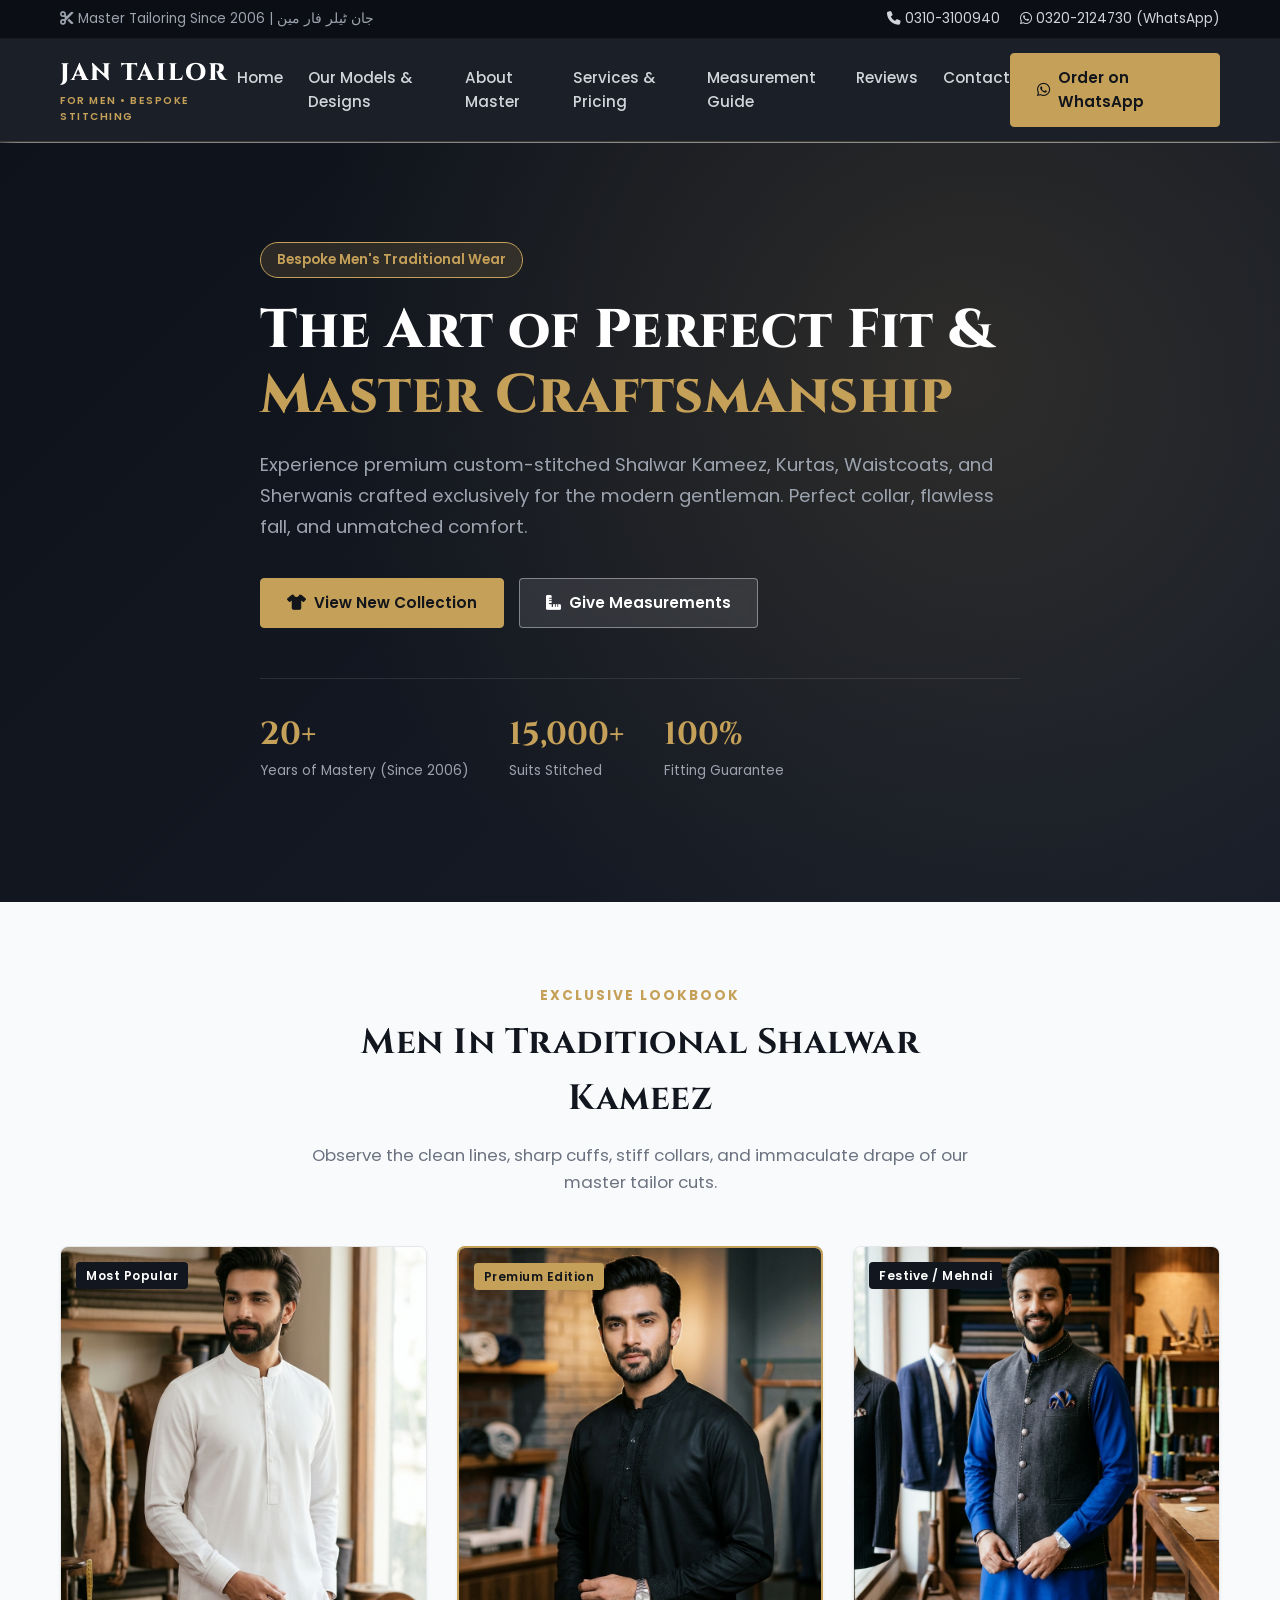
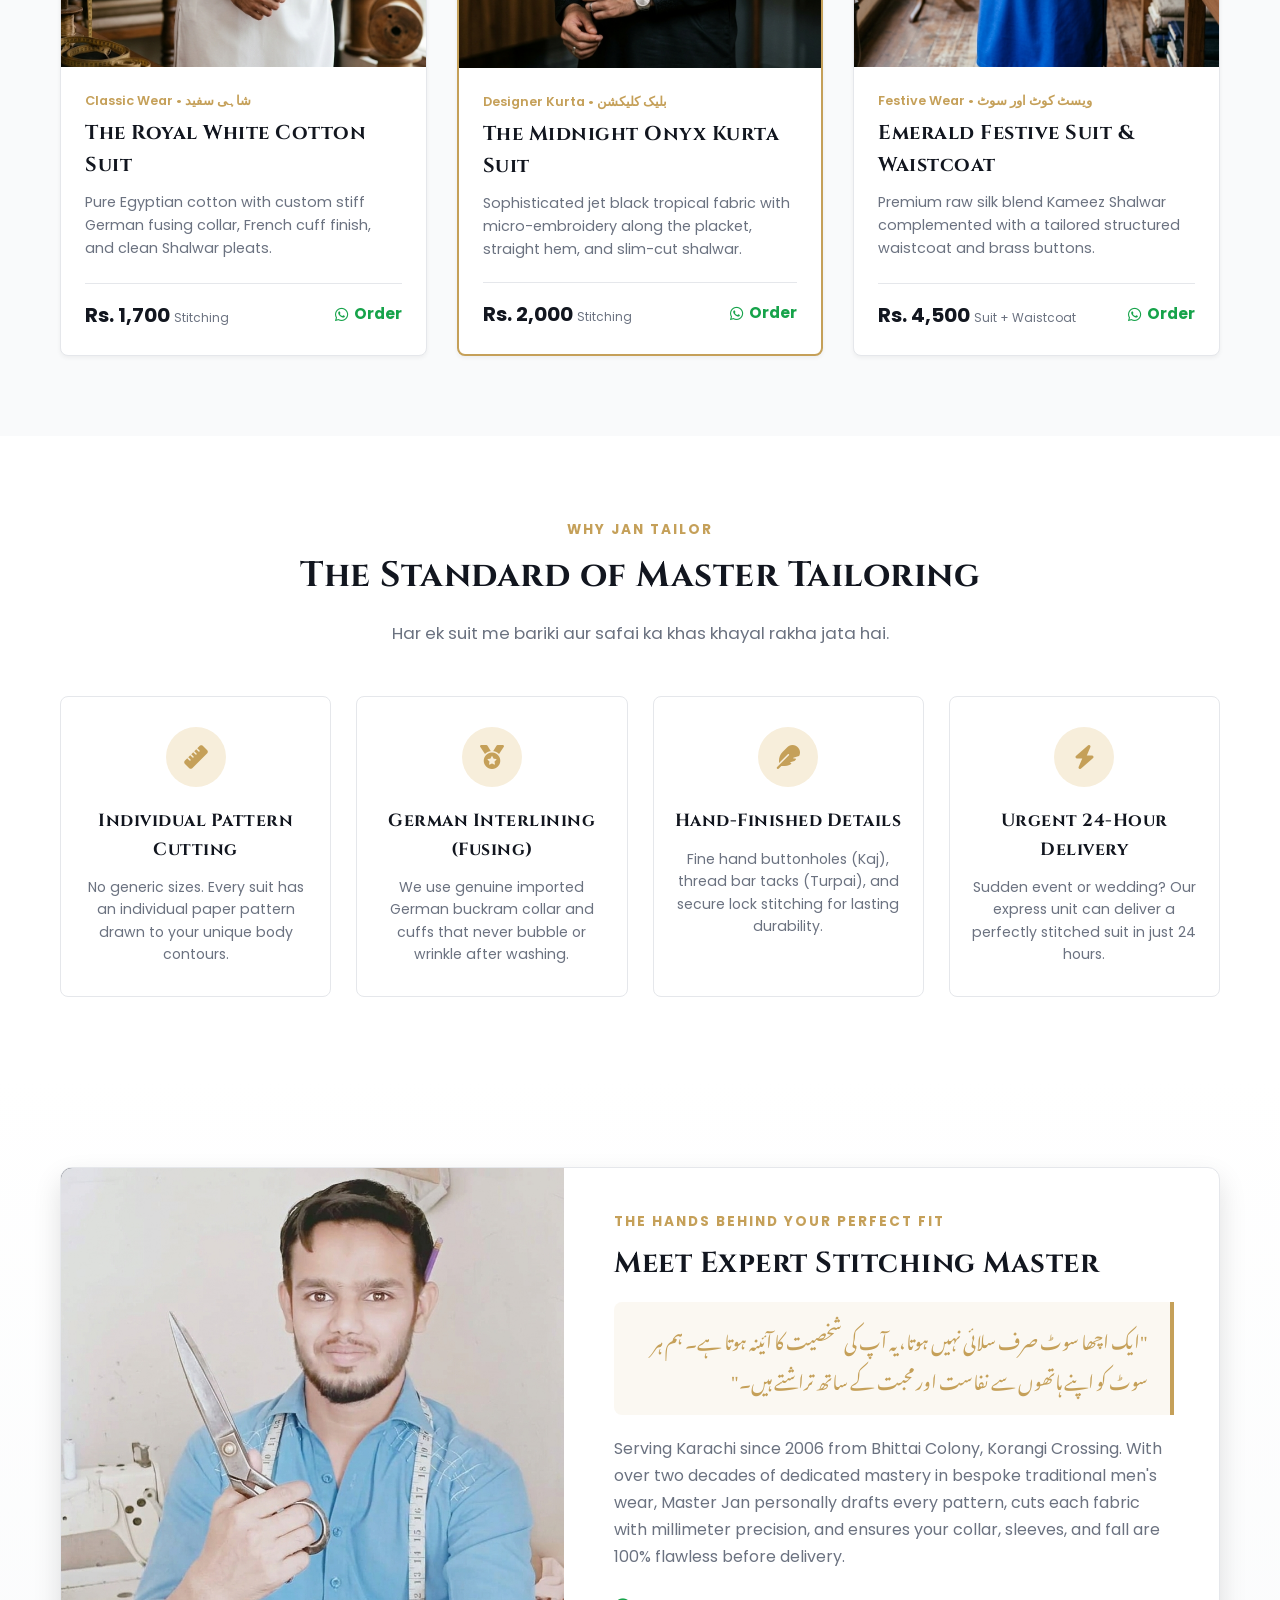
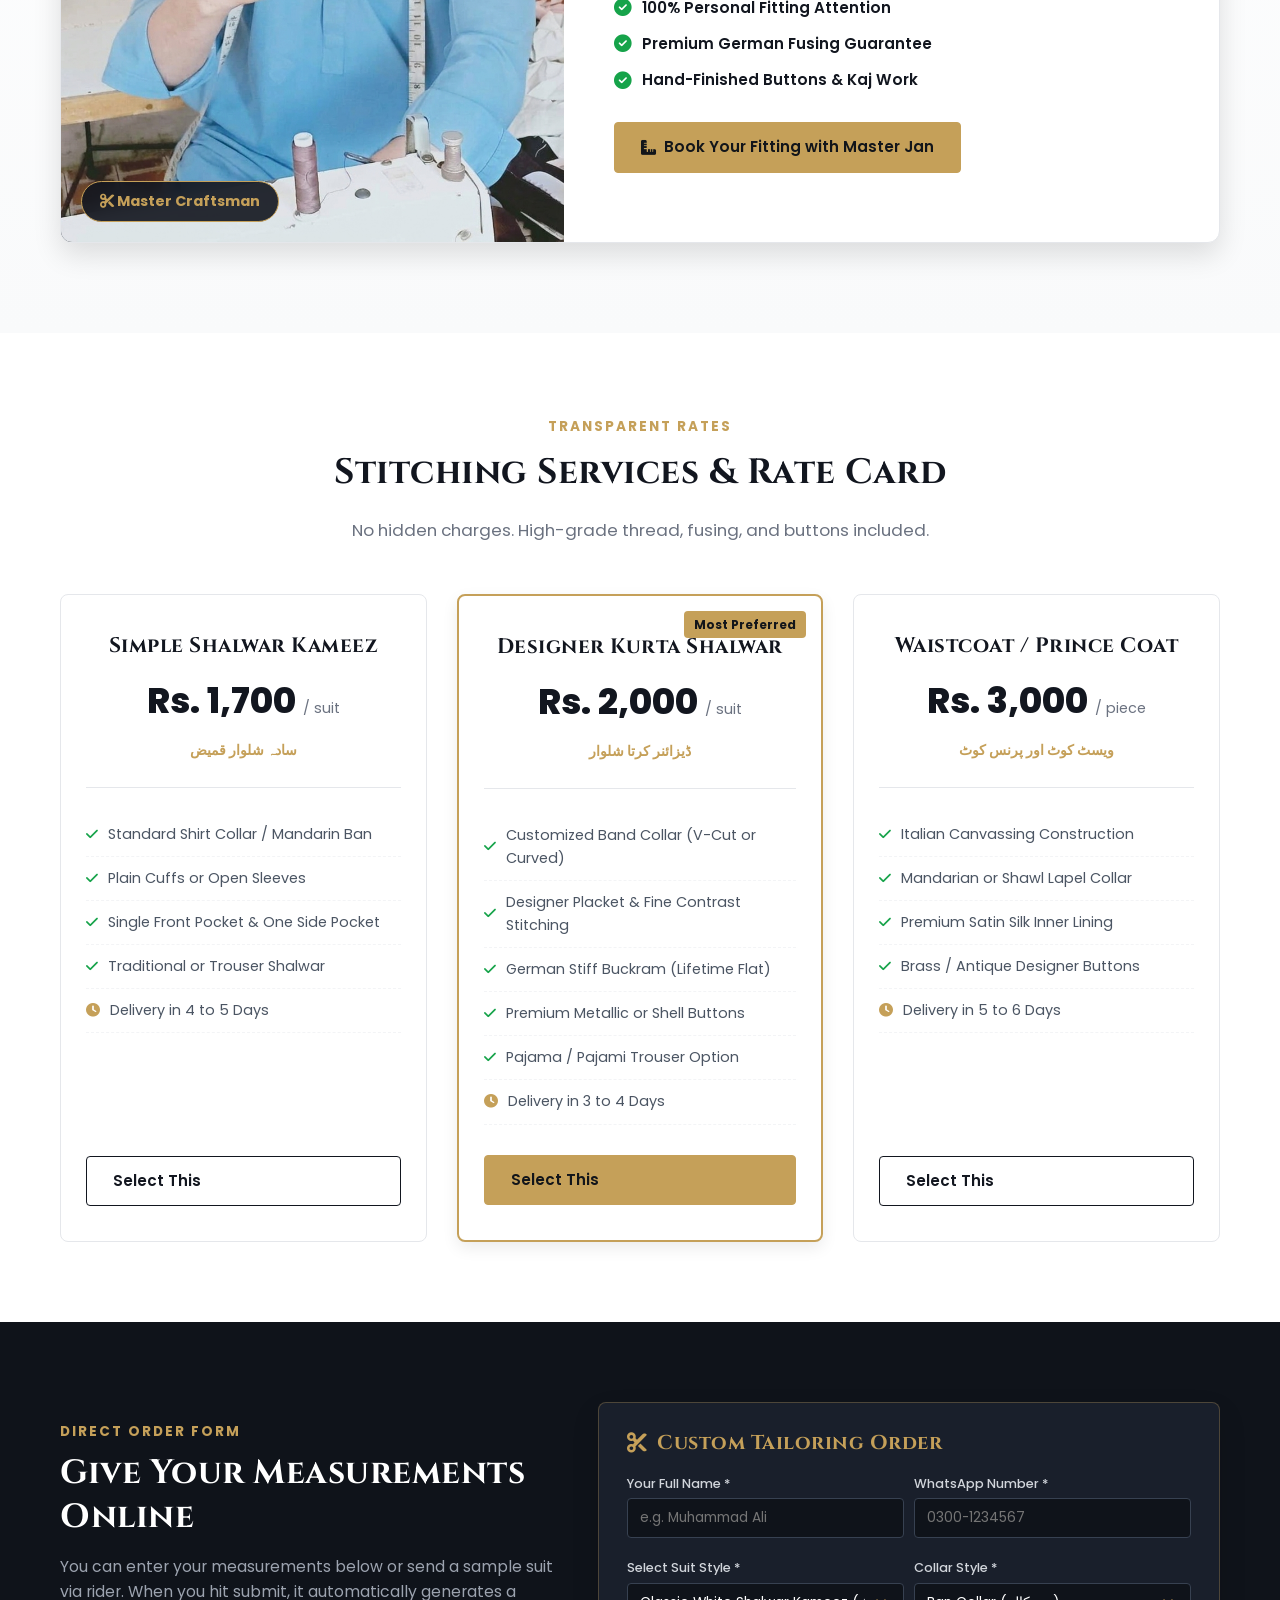
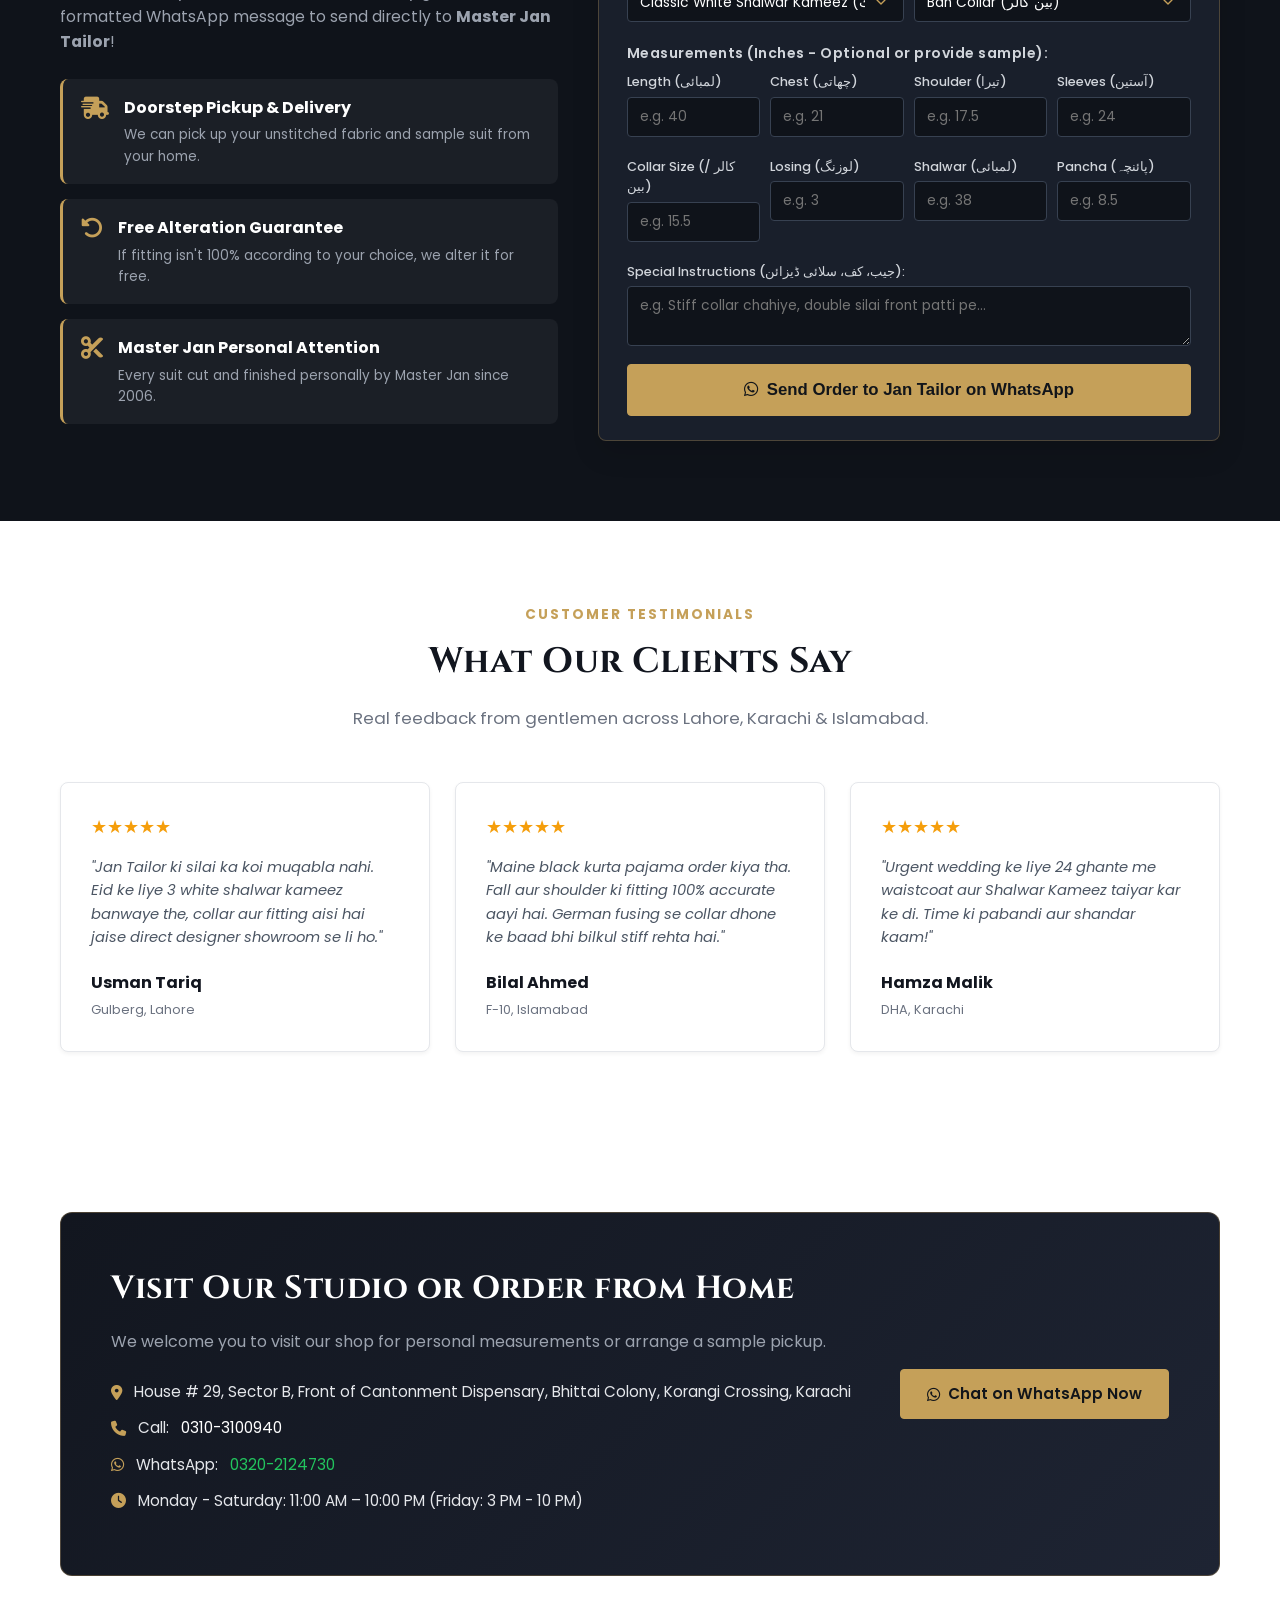
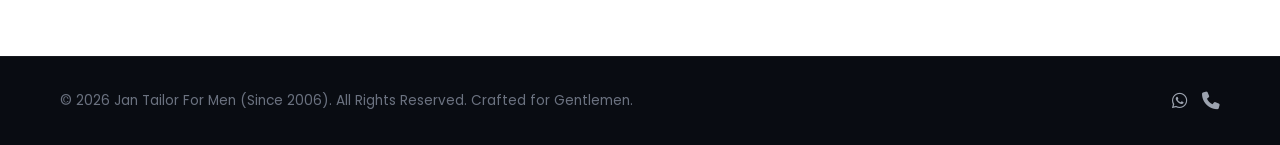
==== index.html @ 76a6e249 "Fix GitHub Pages: Add index.html and website assets to root directory" ====
<!DOCTYPE html>
<html lang="en">
<head>
  <meta charset="UTF-8">
  <meta name="viewport" content="width=device-width, initial-scale=1.0">
  <title>Jan Tailor For Men | Bespoke Men's Shalwar Kameez & Suits</title>
  <link rel="preconnect" href="https://fonts.googleapis.com">
  <link rel="preconnect" href="https://fonts.gstatic.com" crossorigin>
  <link href="https://fonts.googleapis.com/css2?family=Cinzel:wght@500;700;800&family=Noto+Nastaliq+Urdu:wght@500;700&family=Poppins:wght@300;400;500;600;700&display=swap" rel="stylesheet">
  <link rel="stylesheet" href="style.css">
  <link rel="stylesheet" href="https://cdnjs.cloudflare.com/ajax/libs/font-awesome/6.4.0/css/all.min.css">
</head>
<body>

  <!-- Top Announcement Bar -->
  <div class="top-bar">
    <div class="container top-bar-content">
      <span><i class="fa-solid fa-scissors"></i> Master Tailoring Since 2006 | جان ٹیلر فار مین</span>
      <div class="top-contact">
        <a href="tel:+923103100940"><i class="fa-solid fa-phone"></i> 0310-3100940</a>
        <a href="https://wa.me/923202124730" target="_blank"><i class="fa-brands fa-whatsapp"></i> 0320-2124730 (WhatsApp)</a>
      </div>
    </div>
  </div>

  <!-- Navigation Header -->
  <header class="header" id="header">
    <div class="container nav-wrapper">
      <a href="#home" class="logo">
        <span class="logo-title">JAN TAILOR</span>
        <span class="logo-subtitle">FOR MEN • BESPOKE STITCHING</span>
      </a>

      <nav class="nav-menu" id="nav-menu">
        <a href="#home" class="nav-link active">Home</a>
        <a href="#gallery" class="nav-link">Our Models & Designs</a>
        <a href="#master" class="nav-link">About Master</a>
        <a href="#services" class="nav-link">Services & Pricing</a>
        <a href="#order" class="nav-link">Measurement Guide</a>
        <a href="#reviews" class="nav-link">Reviews</a>
        <a href="#contact" class="nav-link">Contact</a>
      </nav>

      <a href="https://wa.me/923202124730" target="_blank" class="btn btn-primary nav-btn">
        <i class="fa-brands fa-whatsapp"></i> Order on WhatsApp
      </a>

      <button class="mobile-toggle" id="mobile-toggle" aria-label="Toggle navigation">
        <i class="fa-solid fa-bars"></i>
      </button>
    </div>
  </header>

  <!-- Hero Section -->
  <section class="hero" id="home">
    <div class="hero-overlay"></div>
    <div class="container hero-content">
      <div class="hero-badge">Bespoke Men's Traditional Wear</div>
      <h1 class="hero-title">
        The Art of Perfect Fit & <br>
        <span class="gold-text">Master Craftsmanship</span>
      </h1>
      <p class="hero-description">
        Experience premium custom-stitched Shalwar Kameez, Kurtas, Waistcoats, and Sherwanis crafted exclusively for the modern gentleman. Perfect collar, flawless fall, and unmatched comfort.
      </p>
      <div class="hero-actions">
        <a href="#gallery" class="btn btn-primary"><i class="fa-solid fa-shirt"></i> View New Collection</a>
        <a href="#order" class="btn btn-secondary"><i class="fa-solid fa-ruler-combined"></i> Give Measurements</a>
      </div>

      <div class="hero-stats">
        <div class="stat-item">
          <span class="stat-num">20+</span>
          <span class="stat-label">Years of Mastery (Since 2006)</span>
        </div>
        <div class="stat-item">
          <span class="stat-num">15,000+</span>
          <span class="stat-label">Suits Stitched</span>
        </div>
        <div class="stat-item">
          <span class="stat-num">100%</span>
          <span class="stat-label">Fitting Guarantee</span>
        </div>
      </div>
    </div>
  </section>

  <!-- Featured Collection / Models in Shalwar Kameez -->
  <section class="section gallery-section" id="gallery">
    <div class="container">
      <div class="section-header">
        <span class="subheading">Exclusive Lookbook</span>
        <h2 class="section-title">Men In Traditional Shalwar Kameez</h2>
        <p class="section-subtitle">
          Observe the clean lines, sharp cuffs, stiff collars, and immaculate drape of our master tailor cuts.
        </p>
      </div>

      <div class="models-grid">
        <!-- Model 1: Classic White Cotton Suit -->
        <div class="model-card">
          <div class="model-image-wrap">
            <img src="images/model1.jpg" alt="Young Man in Classic White Shalwar Kameez" class="model-img" id="img-model1">
            <span class="model-badge">Most Popular</span>
            <div class="model-overlay">
              <button class="quick-view-btn" onclick="openModal('img-model1', 'The Royal White Cotton Suit', 'Handcrafted from fine Egyptian Giza cotton with crisp band collar, French cuffs, and precision stitching.')">
                <i class="fa-solid fa-expand"></i> View Detail
              </button>
            </div>
          </div>
          <div class="model-info">
            <div class="model-category">Classic Wear • شاہی سفید</div>
            <h3 class="model-name">The Royal White Cotton Suit</h3>
            <p class="model-desc">
              Pure Egyptian cotton with custom stiff German fusing collar, French cuff finish, and clean Shalwar pleats.
            </p>
            <div class="model-footer">
              <span class="price-tag">Rs. 1,700 <small>Stitching</small></span>
              <a href="https://wa.me/923202124730?text=Hi%20Jan%20Tailor,%20I%20want%20to%20order%20The%20Royal%20White%20Cotton%20Suit" class="order-link" target="_blank">
                <i class="fa-brands fa-whatsapp"></i> Order
              </a>
            </div>
          </div>
        </div>

        <!-- Model 2: Charcoal Black / Navy Blue Designer Kurta Shalwar -->
        <div class="model-card featured">
          <div class="model-image-wrap">
            <img src="images/model2.jpg" alt="Young Man in Elegant Black Kurta Shalwar" class="model-img" id="img-model2">
            <span class="model-badge badge-gold">Premium Edition</span>
            <div class="model-overlay">
              <button class="quick-view-btn" onclick="openModal('img-model2', 'The Midnight Onyx Kurta Suit', 'Deep charcoal black wash-and-wear fabric with subtle tonal silk embroidery on placket, slim-fit silhouette.')">
                <i class="fa-solid fa-expand"></i> View Detail
              </button>
            </div>
          </div>
          <div class="model-info">
            <div class="model-category">Designer Kurta • بلیک کلیکشن</div>
            <h3 class="model-name">The Midnight Onyx Kurta Suit</h3>
            <p class="model-desc">
              Sophisticated jet black tropical fabric with micro-embroidery along the placket, straight hem, and slim-cut shalwar.
            </p>
            <div class="model-footer">
              <span class="price-tag">Rs. 2,000 <small>Stitching</small></span>
              <a href="https://wa.me/923202124730?text=Hi%20Jan%20Tailor,%20I%20want%20to%20order%20The%20Midnight%20Onyx%20Kurta%20Suit" class="order-link" target="_blank">
                <i class="fa-brands fa-whatsapp"></i> Order
              </a>
            </div>
          </div>
        </div>

        <!-- Model 3: Festive Emerald Green / Royal Blue with Waistcoat -->
        <div class="model-card">
          <div class="model-image-wrap">
            <img src="images/model3.jpg" alt="Man in Royal Green Shalwar Kameez with Waistcoat" class="model-img" id="img-model3">
            <span class="model-badge">Festive / Mehndi</span>
            <div class="model-overlay">
              <button class="quick-view-btn" onclick="openModal('img-model3', 'Royal Festive Suit with Waistcoat', 'Rich jewel-toned fabric paired with a tailored textured Prince-coat style waistcoat, brass crest buttons.')">
                <i class="fa-solid fa-expand"></i> View Detail
              </button>
            </div>
          </div>
          <div class="model-info">
            <div class="model-category">Festive Wear • ویسٹ کوٹ اور سوٹ</div>
            <h3 class="model-name">Emerald Festive Suit & Waistcoat</h3>
            <p class="model-desc">
              Premium raw silk blend Kameez Shalwar complemented with a tailored structured waistcoat and brass buttons.
            </p>
            <div class="model-footer">
              <span class="price-tag">Rs. 4,500 <small>Suit + Waistcoat</small></span>
              <a href="https://wa.me/923202124730?text=Hi%20Jan%20Tailor,%20I%20want%20to%20order%20Emerald%20Festive%20Suit%20and%20Waistcoat" class="order-link" target="_blank">
                <i class="fa-brands fa-whatsapp"></i> Order
              </a>
            </div>
          </div>
        </div>
      </div>
    </div>
  </section>

  <!-- Special Features / Master Tailoring Pillars -->
  <section class="section features-section">
    <div class="container">
      <div class="section-header">
        <span class="subheading">Why Jan Tailor</span>
        <h2 class="section-title">The Standard of Master Tailoring</h2>
        <p class="section-subtitle">Har ek suit me bariki aur safai ka khas khayal rakha jata hai.</p>
      </div>

      <div class="features-grid">
        <div class="feature-box">
          <div class="feature-icon"><i class="fa-solid fa-ruler"></i></div>
          <h3>Individual Pattern Cutting</h3>
          <p>No generic sizes. Every suit has an individual paper pattern drawn to your unique body contours.</p>
        </div>

        <div class="feature-box">
          <div class="feature-icon"><i class="fa-solid fa-medal"></i></div>
          <h3>German Interlining (Fusing)</h3>
          <p>We use genuine imported German buckram collar and cuffs that never bubble or wrinkle after washing.</p>
        </div>

        <div class="feature-box">
          <div class="feature-icon"><i class="fa-solid fa-feather"></i></div>
          <h3>Hand-Finished Details</h3>
          <p>Fine hand buttonholes (Kaj), thread bar tacks (Turpai), and secure lock stitching for lasting durability.</p>
        </div>

        <div class="feature-box">
          <div class="feature-icon"><i class="fa-solid fa-bolt"></i></div>
          <h3>Urgent 24-Hour Delivery</h3>
          <p>Sudden event or wedding? Our express unit can deliver a perfectly stitched suit in just 24 hours.</p>
        </div>
      </div>
    </div>
  </section>

  <!-- Meet The Master Tailor Section -->
  <section class="section master-section" id="master">
    <div class="container">
      <div class="master-card">
        <div class="master-image-box">
          <img src="images/mypic2.jpg" alt="Master Jan Tailor at Work" class="master-img">
          <div class="master-badge"><i class="fa-solid fa-scissors"></i> Master Craftsman</div>
        </div>
        <div class="master-content">
          <span class="subheading">The Hands Behind Your Perfect Fit</span>
          <h2 class="master-title">Meet Expert Stitching Master</h2>
          <p class="master-quote">
            "ایک اچھا سوٹ صرف سلائی نہیں ہوتا، یہ آپ کی شخصیت کا آئینہ ہوتا ہے۔ ہم ہر سوٹ کو اپنے ہاتھوں سے نفاست اور محبت کے ساتھ تراشتے ہیں۔"
          </p>
          <p class="master-bio">
            Serving Karachi since 2006 from Bhittai Colony, Korangi Crossing. With over two decades of dedicated mastery in bespoke traditional men's wear, Master Jan personally drafts every pattern, cuts each fabric with millimeter precision, and ensures your collar, sleeves, and fall are 100% flawless before delivery.
          </p>
          <div class="master-features-list">
            <div><i class="fa-solid fa-circle-check"></i> 100% Personal Fitting Attention</div>
            <div><i class="fa-solid fa-circle-check"></i> Premium German Fusing Guarantee</div>
            <div><i class="fa-solid fa-circle-check"></i> Hand-Finished Buttons & Kaj Work</div>
          </div>
          <a href="#order" class="btn btn-primary"><i class="fa-solid fa-ruler-combined"></i> Book Your Fitting with Master Jan</a>
        </div>
      </div>
    </div>
  </section>

  <!-- Services & Price List -->
  <section class="section services-section" id="services">
    <div class="container">
      <div class="section-header">
        <span class="subheading">Transparent Rates</span>
        <h2 class="section-title">Stitching Services & Rate Card</h2>
        <p class="section-subtitle">No hidden charges. High-grade thread, fusing, and buttons included.</p>
      </div>

      <div class="price-cards-grid">
        <div class="price-card">
          <div class="price-header">
            <h4>Simple Shalwar Kameez</h4>
            <div class="price">Rs. 1,700 <span>/ suit</span></div>
            <p>سادہ شلوار قمیض</p>
          </div>
          <ul class="price-list">
            <li><i class="fa-solid fa-check"></i> Standard Shirt Collar / Mandarin Ban</li>
            <li><i class="fa-solid fa-check"></i> Plain Cuffs or Open Sleeves</li>
            <li><i class="fa-solid fa-check"></i> Single Front Pocket & One Side Pocket</li>
            <li><i class="fa-solid fa-check"></i> Traditional or Trouser Shalwar</li>
            <li><i class="fa-solid fa-clock"></i> Delivery in 4 to 5 Days</li>
          </ul>
          <a href="#order" class="btn btn-outline" onclick="selectService('Simple Shalwar Kameez')">Select This</a>
        </div>

        <div class="price-card popular">
          <div class="popular-ribbon">Most Preferred</div>
          <div class="price-header">
            <h4>Designer Kurta Shalwar</h4>
            <div class="price">Rs. 2,000 <span>/ suit</span></div>
            <p>ڈیزائنر کرتا شلوار</p>
          </div>
          <ul class="price-list">
            <li><i class="fa-solid fa-check"></i> Customized Band Collar (V-Cut or Curved)</li>
            <li><i class="fa-solid fa-check"></i> Designer Placket & Fine Contrast Stitching</li>
            <li><i class="fa-solid fa-check"></i> German Stiff Buckram (Lifetime Flat)</li>
            <li><i class="fa-solid fa-check"></i> Premium Metallic or Shell Buttons</li>
            <li><i class="fa-solid fa-check"></i> Pajama / Pajami Trouser Option</li>
            <li><i class="fa-solid fa-clock"></i> Delivery in 3 to 4 Days</li>
          </ul>
          <a href="#order" class="btn btn-primary" onclick="selectService('Designer Kurta Shalwar')">Select This</a>
        </div>

        <div class="price-card">
          <div class="price-header">
            <h4>Waistcoat / Prince Coat</h4>
            <div class="price">Rs. 3,000 <span>/ piece</span></div>
            <p>ویسٹ کوٹ اور پرنس کوٹ</p>
          </div>
          <ul class="price-list">
            <li><i class="fa-solid fa-check"></i> Italian Canvassing Construction</li>
            <li><i class="fa-solid fa-check"></i> Mandarian or Shawl Lapel Collar</li>
            <li><i class="fa-solid fa-check"></i> Premium Satin Silk Inner Lining</li>
            <li><i class="fa-solid fa-check"></i> Brass / Antique Designer Buttons</li>
            <li><i class="fa-solid fa-clock"></i> Delivery in 5 to 6 Days</li>
          </ul>
          <a href="#order" class="btn btn-outline" onclick="selectService('Waistcoat / Prince Coat')">Select This</a>
        </div>
      </div>
    </div>
  </section>

  <!-- Online Measurement Calculator & Order Form -->
  <section class="section order-section" id="order">
    <div class="container">
      <div class="order-wrapper">
        <div class="order-info-col">
          <span class="subheading">Direct Order Form</span>
          <h2>Give Your Measurements Online</h2>
          <p>
            You can enter your measurements below or send a sample suit via rider. When you hit submit, it automatically generates a formatted WhatsApp message to send directly to <strong>Master Jan Tailor</strong>!
          </p>

          <div class="order-highlights">
            <div class="highlight-item">
              <i class="fa-solid fa-truck-fast"></i>
              <div>
                <h5>Doorstep Pickup & Delivery</h5>
                <p>We can pick up your unstitched fabric and sample suit from your home.</p>
              </div>
            </div>
            <div class="highlight-item">
              <i class="fa-solid fa-rotate-left"></i>
              <div>
                <h5>Free Alteration Guarantee</h5>
                <p>If fitting isn't 100% according to your choice, we alter it for free.</p>
              </div>
            </div>
            <div class="highlight-item">
              <i class="fa-solid fa-scissors"></i>
              <div>
                <h5>Master Jan Personal Attention</h5>
                <p>Every suit cut and finished personally by Master Jan since 2006.</p>
              </div>
            </div>
          </div>
        </div>

        <div class="order-form-col">
          <form id="tailor-order-form" class="tailor-form" onsubmit="handleFormSubmit(event)">
            <h3><i class="fa-solid fa-scissors"></i> Custom Tailoring Order</h3>

            <div class="form-row">
              <div class="form-group">
                <label for="cust-name">Your Full Name *</label>
                <input type="text" id="cust-name" required placeholder="e.g. Muhammad Ali">
              </div>
              <div class="form-group">
                <label for="cust-phone">WhatsApp Number *</label>
                <input type="tel" id="cust-phone" required placeholder="0300-1234567">
              </div>
            </div>

            <div class="form-row">
              <div class="form-group">
                <label for="suit-type">Select Suit Style *</label>
                <select id="suit-type" required>
                  <option value="Classic White Shalwar Kameez">Classic White Shalwar Kameez (سفید سوٹ)</option>
                  <option value="Midnight Onyx Kurta Suit">Midnight Onyx Kurta Suit (بلیک کرتا)</option>
                  <option value="Festive Suit with Waistcoat">Festive Suit with Waistcoat (ویسٹ کوٹ اور سوٹ)</option>
                  <option value="Waistcoat / Prince Coat">Waistcoat / Prince Coat (ویسٹ کوٹ اور پرنس کوٹ)</option>
                  <option value="Standard Shalwar Kameez">Standard Shalwar Kameez (سادہ سوٹ)</option>
                  <option value="Designer Kurta Pajama">Designer Kurta Pajama (کرتا پاجامہ)</option>
                </select>
              </div>
              <div class="form-group">
                <label for="collar-type">Collar Style *</label>
                <select id="collar-type">
                  <option value="Ban Collar (بین کالر)">Ban Collar (بین کالر)</option>
                  <option value="Shirt Collar (شرٹ کالر)">Shirt Collar (شرٹ کالر)</option>
                  <option value="Half Ban Collar (ہاف بین)">Half Ban Collar (ہاف بین)</option>
                </select>
              </div>
            </div>

            <h4 class="form-subheading">Measurements (Inches - Optional or provide sample):</h4>
            <div class="form-row four-col">
              <div class="form-group">
                <label for="m-kameez">Length (لمبائی)</label>
                <input type="number" step="0.5" min="0" id="m-kameez" placeholder="e.g. 40">
              </div>
              <div class="form-group">
                <label for="m-chest">Chest (چھاتی)</label>
                <input type="number" step="0.5" min="0" id="m-chest" placeholder="e.g. 21">
              </div>
              <div class="form-group">
                <label for="m-teera">Shoulder (تیرا)</label>
                <input type="number" step="0.5" min="0" id="m-teera" placeholder="e.g. 17.5">
              </div>
              <div class="form-group">
                <label for="m-sleeves">Sleeves (آستین)</label>
                <input type="number" step="0.5" min="0" id="m-sleeves" placeholder="e.g. 24">
              </div>
            </div>

            <div class="form-row four-col">
              <div class="form-group">
                <label for="m-collar">Collar Size (کالر / بین)</label>
                <input type="number" step="0.5" min="0" id="m-collar" placeholder="e.g. 15.5">
              </div>
              <div class="form-group">
                <label for="m-losing">Losing (لوزنگ)</label>
                <input type="number" step="0.5" min="0" id="m-losing" placeholder="e.g. 3">
              </div>
              <div class="form-group">
                <label for="m-shalwar">Shalwar (لمبائی)</label>
                <input type="number" step="0.5" min="0" id="m-shalwar" placeholder="e.g. 38">
              </div>
              <div class="form-group">
                <label for="m-pancha">Pancha (پائنچہ)</label>
                <input type="number" step="0.5" min="0" id="m-pancha" placeholder="e.g. 8.5">
              </div>
            </div>

            <div class="form-group">
              <label for="cust-notes">Special Instructions (جیب، کف، سلائی ڈیزائن):</label>
              <textarea id="cust-notes" rows="2" placeholder="e.g. Stiff collar chahiye, double silai front patti pe..."></textarea>
            </div>

            <button type="submit" class="btn btn-primary btn-block">
              <i class="fa-brands fa-whatsapp"></i> Send Order to Jan Tailor on WhatsApp
            </button>
          </form>
        </div>
      </div>
    </div>
  </section>

  <!-- Customer Reviews -->
  <section class="section reviews-section" id="reviews">
    <div class="container">
      <div class="section-header">
        <span class="subheading">Customer Testimonials</span>
        <h2 class="section-title">What Our Clients Say</h2>
        <p class="section-subtitle">Real feedback from gentlemen across Lahore, Karachi & Islamabad.</p>
      </div>

      <div class="reviews-grid">
        <div class="review-card">
          <div class="stars">★★★★★</div>
          <p class="review-text">
            "Jan Tailor ki silai ka koi muqabla nahi. Eid ke liye 3 white shalwar kameez banwaye the, collar aur fitting aisi hai jaise direct designer showroom se li ho."
          </p>
          <div class="client-info">
            <span class="client-name">Usman Tariq</span>
            <span class="client-loc">Gulberg, Lahore</span>
          </div>
        </div>

        <div class="review-card">
          <div class="stars">★★★★★</div>
          <p class="review-text">
            "Maine black kurta pajama order kiya tha. Fall aur shoulder ki fitting 100% accurate aayi hai. German fusing se collar dhone ke baad bhi bilkul stiff rehta hai."
          </p>
          <div class="client-info">
            <span class="client-name">Bilal Ahmed</span>
            <span class="client-loc">F-10, Islamabad</span>
          </div>
        </div>

        <div class="review-card">
          <div class="stars">★★★★★</div>
          <p class="review-text">
            "Urgent wedding ke liye 24 ghante me waistcoat aur Shalwar Kameez taiyar kar ke di. Time ki pabandi aur shandar kaam!"
          </p>
          <div class="client-info">
            <span class="client-name">Hamza Malik</span>
            <span class="client-loc">DHA, Karachi</span>
          </div>
        </div>
      </div>
    </div>
  </section>

  <!-- Contact Section -->
  <section class="section contact-section" id="contact">
    <div class="container">
      <div class="contact-card">
        <div class="contact-details">
          <h2>Visit Our Studio or Order from Home</h2>
          <p>We welcome you to visit our shop for personal measurements or arrange a sample pickup.</p>
          <ul class="contact-list">
            <li><i class="fa-solid fa-location-dot"></i> House # 29, Sector B, Front of Cantonment Dispensary, Bhittai Colony, Korangi Crossing, Karachi</li>
            <li><i class="fa-solid fa-phone"></i> Call: <a href="tel:+923103100940" style="color: #ffffff; text-decoration: none;">0310-3100940</a></li>
            <li><i class="fa-brands fa-whatsapp"></i> WhatsApp: <a href="https://wa.me/923202124730" target="_blank" style="color: #22c55e; text-decoration: none;">0320-2124730</a></li>
            <li><i class="fa-solid fa-clock"></i> Monday - Saturday: 11:00 AM – 10:00 PM (Friday: 3 PM - 10 PM)</li>
          </ul>
        </div>
        <div class="contact-cta">
          <a href="https://wa.me/923202124730" target="_blank" class="btn btn-primary btn-large">
            <i class="fa-brands fa-whatsapp"></i> Chat on WhatsApp Now
          </a>
        </div>
      </div>
    </div>
  </section>

  <!-- Modal for Image Preview -->
  <div class="image-modal" id="image-modal">
    <div class="modal-box">
      <button class="modal-close" onclick="closeModal()">&times;</button>
      <img id="modal-img" src="data:image/svg+xml,%3Csvg xmlns='http://www.w3.org/2000/svg'/%3E" alt="Full view">
      <h3 id="modal-title"></h3>
      <p id="modal-desc"></p>
    </div>
  </div>

  <!-- Footer -->
  <footer class="footer">
    <div class="container footer-content">
      <p>&copy; 2026 Jan Tailor For Men (Since 2006). All Rights Reserved. Crafted for Gentlemen.</p>
      <div class="social-links">
        <a href="https://wa.me/923202124730" target="_blank" title="WhatsApp"><i class="fa-brands fa-whatsapp"></i></a>
        <a href="tel:+923103100940" title="Phone Call"><i class="fa-solid fa-phone"></i></a>
      </div>
    </div>
  </footer>

  <script src="script.js"></script>
</body>
</html>
---- style.css ----
/* ===================================================
   JAN TAILOR FOR MEN - BESPOKE STYLING
   =================================================== */

:root {
  --primary-color: #12161f;
  --secondary-color: #1a202c;
  --gold: #c5a059;
  --gold-hover: #dfb76c;
  --gold-light: #f7eedb;
  --text-dark: #1f2937;
  --text-muted: #6b7280;
  --text-light: #f3f4f6;
  --bg-light: #f9fafb;
  --bg-white: #ffffff;
  --border-color: #e5e7eb;
  --shadow-sm: 0 2px 4px rgba(0, 0, 0, 0.05);
  --shadow-md: 0 6px 16px rgba(0, 0, 0, 0.08);
  --shadow-lg: 0 12px 28px rgba(0, 0, 0, 0.12);
  --transition: all 0.3s cubic-bezier(0.25, 0.8, 0.25, 1);
  --font-heading: 'Cinzel', serif;
  --font-body: 'Poppins', sans-serif;
}

* {
  margin: 0;
  padding: 0;
  box-sizing: border-box;
}

html {
  scroll-behavior: smooth;
}

body {
  font-family: var(--font-body);
  color: var(--text-dark);
  background-color: var(--bg-white);
  line-height: 1.6;
}

.container {
  max-width: 1200px;
  margin: 0 auto;
  padding: 0 20px;
}

/* Typography & General */
h1, h2, h3, h4, .logo-title {
  font-family: var(--font-heading);
  letter-spacing: 0.5px;
}

.gold-text {
  color: var(--gold);
}

.subheading {
  display: inline-block;
  font-size: 0.85rem;
  font-weight: 700;
  text-transform: uppercase;
  letter-spacing: 2px;
  color: var(--gold);
  margin-bottom: 8px;
}

.section {
  padding: 80px 0;
}

.section-header {
  text-align: center;
  max-width: 700px;
  margin: 0 auto 50px auto;
}

.section-title {
  font-size: 2.2rem;
  color: var(--primary-color);
  margin-bottom: 15px;
  font-weight: 700;
}

.section-subtitle {
  color: var(--text-muted);
  font-size: 1.05rem;
}

/* Buttons */
.btn {
  display: inline-flex;
  align-items: center;
  gap: 8px;
  padding: 12px 26px;
  border-radius: 4px;
  font-size: 0.95rem;
  font-weight: 600;
  text-decoration: none;
  cursor: pointer;
  transition: var(--transition);
  border: 1px solid transparent;
}

.btn-primary {
  background-color: var(--gold);
  color: #12151a;
  border-color: var(--gold);
}

.btn-primary:hover {
  background-color: var(--gold-hover);
  border-color: var(--gold-hover);
  transform: translateY(-2px);
  box-shadow: 0 6px 15px rgba(197, 160, 89, 0.35);
}

.btn-secondary {
  background-color: rgba(255, 255, 255, 0.1);
  color: #ffffff;
  border-color: rgba(255, 255, 255, 0.4);
  backdrop-filter: blur(5px);
}

.btn-secondary:hover {
  background-color: #ffffff;
  color: var(--primary-color);
}

.btn-outline {
  background-color: transparent;
  color: var(--primary-color);
  border-color: var(--primary-color);
}

.btn-outline:hover {
  background-color: var(--primary-color);
  color: #ffffff;
}

.btn-block {
  width: 100%;
  justify-content: center;
  padding: 15px;
  font-size: 1.05rem;
}

/* Top Announcement Bar */
.top-bar {
  background-color: #0b0e14;
  color: #9ca3af;
  font-size: 0.85rem;
  padding: 8px 0;
  border-bottom: 1px solid rgba(255, 255, 255, 0.05);
}

.top-bar-content {
  display: flex;
  justify-content: space-between;
  align-items: center;
}

.top-contact {
  display: flex;
  gap: 20px;
}

.top-contact a {
  color: #d1d5db;
  text-decoration: none;
  transition: var(--transition);
}

.top-contact a:hover {
  color: var(--gold);
}

/* Navigation Header */
.header {
  position: sticky;
  top: 0;
  z-index: 1000;
  background-color: rgba(18, 22, 31, 0.96);
  backdrop-filter: blur(10px);
  border-bottom: 1px solid rgba(197, 160, 89, 0.2);
  padding: 14px 0;
  transition: var(--transition);
}

.nav-wrapper {
  display: flex;
  justify-content: space-between;
  align-items: center;
}

.logo {
  display: flex;
  flex-direction: column;
  text-decoration: none;
}

.logo-title {
  color: #ffffff;
  font-size: 1.5rem;
  font-weight: 800;
  letter-spacing: 2px;
}

.logo-subtitle {
  color: var(--gold);
  font-size: 0.65rem;
  letter-spacing: 1.5px;
  font-family: var(--font-body);
  font-weight: 600;
}

.nav-menu {
  display: flex;
  gap: 25px;
}

.nav-link {
  color: #d1d5db;
  text-decoration: none;
  font-size: 0.95rem;
  font-weight: 500;
  transition: var(--transition);
  position: relative;
}

.nav-link:hover, .nav-link.active {
  color: var(--gold);
}

.mobile-toggle {
  display: none;
  background: none;
  border: none;
  color: #ffffff;
  font-size: 1.5rem;
  cursor: pointer;
}

/* Hero Section */
.hero {
  position: relative;
  background: linear-gradient(135deg, #0e121a 0%, #171d29 100%);
  color: #ffffff;
  padding: 100px 0 120px 0;
  overflow: hidden;
}

.hero-overlay {
  position: absolute;
  top: 0;
  left: 0;
  right: 0;
  bottom: 0;
  background: radial-gradient(circle at 75% 30%, rgba(197, 160, 89, 0.15), transparent 60%);
  pointer-events: none;
}

.hero-content {
  position: relative;
  max-width: 800px;
}

.hero-badge {
  display: inline-block;
  background: rgba(197, 160, 89, 0.15);
  border: 1px solid var(--gold);
  color: var(--gold);
  padding: 6px 16px;
  border-radius: 30px;
  font-size: 0.85rem;
  font-weight: 600;
  margin-bottom: 20px;
}

.hero-title {
  font-size: 3.4rem;
  line-height: 1.2;
  margin-bottom: 20px;
  font-weight: 800;
}

.hero-description {
  font-size: 1.15rem;
  color: #9ca3af;
  margin-bottom: 35px;
  line-height: 1.7;
}

.hero-actions {
  display: flex;
  gap: 15px;
  margin-bottom: 50px;
}

.hero-stats {
  display: flex;
  flex-wrap: wrap;
  gap: 40px;
  border-top: 1px solid rgba(255, 255, 255, 0.1);
  padding-top: 30px;
}

.stat-item {
  display: flex;
  flex-direction: column;
}

.stat-num {
  font-family: var(--font-heading);
  font-size: 2rem;
  font-weight: 700;
  color: var(--gold);
}

.stat-label {
  font-size: 0.85rem;
  color: #9ca3af;
}

/* Models / Gallery Grid */
.gallery-section {
  background-color: var(--bg-light);
}

.models-grid {
  display: grid;
  grid-template-columns: repeat(3, 1fr);
  gap: 30px;
}

.model-card {
  background: var(--bg-white);
  border-radius: 8px;
  overflow: hidden;
  box-shadow: var(--shadow-sm);
  transition: var(--transition);
  border: 1px solid var(--border-color);
  display: flex;
  flex-direction: column;
}

.model-card:hover {
  transform: translateY(-8px);
  box-shadow: var(--shadow-lg);
  border-color: var(--gold);
}

.model-card.featured {
  border: 2px solid var(--gold);
}

.model-image-wrap {
  position: relative;
  width: 100%;
  height: 420px;
  overflow: hidden;
  background-color: #2a2e39;
}

.model-img {
  width: 100%;
  height: 100%;
  object-fit: cover;
  transition: transform 0.5s ease;
}

.model-card:hover .model-img {
  transform: scale(1.05);
}

.model-badge {
  position: absolute;
  top: 15px;
  left: 15px;
  background-color: var(--primary-color);
  color: #ffffff;
  font-size: 0.75rem;
  font-weight: 600;
  padding: 4px 10px;
  border-radius: 4px;
  letter-spacing: 0.5px;
}

.model-badge.badge-gold {
  background-color: var(--gold);
  color: #12151a;
}

.model-overlay {
  position: absolute;
  inset: 0;
  background: rgba(18, 22, 31, 0.4);
  display: flex;
  align-items: center;
  justify-content: center;
  opacity: 0;
  transition: var(--transition);
}

.model-card:hover .model-overlay {
  opacity: 1;
}

.quick-view-btn {
  background-color: #ffffff;
  color: var(--primary-color);
  border: none;
  padding: 10px 18px;
  border-radius: 30px;
  font-weight: 600;
  cursor: pointer;
  transition: var(--transition);
}

.quick-view-btn:hover {
  background-color: var(--gold);
  color: #12151a;
}

.model-info {
  padding: 24px;
  display: flex;
  flex-direction: column;
  flex-grow: 1;
}

.model-category {
  font-size: 0.8rem;
  color: var(--gold);
  font-weight: 600;
  margin-bottom: 6px;
}

.model-name {
  font-size: 1.25rem;
  color: var(--primary-color);
  margin-bottom: 10px;
  font-weight: 700;
}

.model-desc {
  color: var(--text-muted);
  font-size: 0.9rem;
  margin-bottom: 20px;
  flex-grow: 1;
}

.model-footer {
  display: flex;
  justify-content: space-between;
  align-items: center;
  border-top: 1px solid var(--border-color);
  padding-top: 15px;
}

.price-tag {
  font-size: 1.25rem;
  font-weight: 700;
  color: var(--primary-color);
}

.price-tag small {
  font-size: 0.75rem;
  color: var(--text-muted);
  font-weight: 400;
}

.order-link {
  color: #16a34a;
  text-decoration: none;
  font-weight: 700;
  font-size: 0.95rem;
  display: inline-flex;
  align-items: center;
  gap: 6px;
  transition: var(--transition);
}

.order-link:hover {
  color: #15803d;
  text-decoration: underline;
}

/* Features */
.features-grid {
  display: grid;
  grid-template-columns: repeat(4, 1fr);
  gap: 25px;
}

.feature-box {
  background: var(--bg-white);
  padding: 30px 20px;
  border-radius: 8px;
  border: 1px solid var(--border-color);
  text-align: center;
  transition: var(--transition);
}

.feature-box:hover {
  border-color: var(--gold);
  transform: translateY(-5px);
  box-shadow: var(--shadow-md);
}

.feature-icon {
  width: 60px;
  height: 60px;
  background-color: var(--gold-light);
  color: var(--gold);
  border-radius: 50%;
  display: flex;
  align-items: center;
  justify-content: center;
  font-size: 1.5rem;
  margin: 0 auto 20px auto;
}

.feature-box h3 {
  font-size: 1.1rem;
  margin-bottom: 12px;
  color: var(--primary-color);
}

.feature-box p {
  color: var(--text-muted);
  font-size: 0.88rem;
  line-height: 1.6;
}

/* Price Cards */
.price-cards-grid {
  display: grid;
  grid-template-columns: repeat(3, 1fr);
  gap: 30px;
  align-items: stretch;
}

.price-card {
  background: var(--bg-white);
  border-radius: 8px;
  padding: 35px 25px;
  border: 1px solid var(--border-color);
  display: flex;
  flex-direction: column;
  position: relative;
  transition: var(--transition);
}

.price-card:hover {
  box-shadow: var(--shadow-lg);
  border-color: var(--gold);
}

.price-card.popular {
  border: 2px solid var(--gold);
  box-shadow: var(--shadow-md);
}

.popular-ribbon {
  position: absolute;
  top: 15px;
  right: 15px;
  background-color: var(--gold);
  color: #12151a;
  font-size: 0.75rem;
  font-weight: 700;
  padding: 4px 10px;
  border-radius: 4px;
}

.price-header {
  text-align: center;
  padding-bottom: 25px;
  border-bottom: 1px solid var(--border-color);
  margin-bottom: 25px;
}

.price-header h4 {
  font-size: 1.3rem;
  color: var(--primary-color);
  margin-bottom: 8px;
}

.price-header p {
  color: var(--gold);
  font-weight: 600;
  font-size: 0.9rem;
}

.price-header .price {
  font-size: 2.2rem;
  font-weight: 800;
  color: var(--primary-color);
  margin: 10px 0;
}

.price-header .price span {
  font-size: 0.9rem;
  font-weight: 400;
  color: var(--text-muted);
}

.price-list {
  list-style: none;
  margin-bottom: 30px;
  flex-grow: 1;
}

.price-list li {
  padding: 10px 0;
  font-size: 0.9rem;
  color: #4b5563;
  display: flex;
  align-items: center;
  gap: 10px;
  border-bottom: 1px dashed #f3f4f6;
}

.price-list li i {
  color: #16a34a;
  font-size: 0.85rem;
}

.price-list li i.fa-clock {
  color: var(--gold);
}

/* Order Section & Form */
.order-section {
  background-color: #0f131a;
  color: #ffffff;
}

.order-wrapper {
  display: grid;
  grid-template-columns: 1fr 1.25fr;
  gap: 40px;
  align-items: center;
}

.order-info-col h2 {
  font-size: 2.1rem;
  margin-bottom: 15px;
  line-height: 1.3;
}

.order-info-col p {
  color: #9ca3af;
  margin-bottom: 25px;
  font-size: 0.98rem;
}

.order-highlights {
  display: flex;
  flex-direction: column;
  gap: 15px;
}

.highlight-item {
  display: flex;
  gap: 15px;
  background: rgba(255, 255, 255, 0.05);
  padding: 16px 18px;
  border-radius: 8px;
  border-left: 3px solid var(--gold);
}

.highlight-item i {
  font-size: 1.4rem;
  color: var(--gold);
  margin-top: 2px;
}

.highlight-item h5 {
  font-size: 1rem;
  margin-bottom: 4px;
}

.highlight-item p {
  color: #9ca3af;
  font-size: 0.85rem;
  margin-bottom: 0;
}

.tailor-form {
  background-color: #191f2b;
  padding: 24px 28px;
  border-radius: 8px;
  border: 1px solid rgba(197, 160, 89, 0.3);
  box-shadow: var(--shadow-lg);
}

.tailor-form h3 {
  font-size: 1.25rem;
  margin-bottom: 15px;
  color: var(--gold);
  display: flex;
  align-items: center;
  gap: 10px;
}

.form-subheading {
  font-family: var(--font-body);
  font-size: 0.88rem;
  color: #d1d5db;
  margin: 10px 0 8px 0;
  font-weight: 600;
}

.form-row {
  display: grid;
  grid-template-columns: 1fr 1fr;
  gap: 10px;
  margin-bottom: 10px;
}

.form-row.three-col {
  grid-template-columns: 1fr 1fr 1fr;
}

.form-row.four-col {
  display: grid;
  grid-template-columns: repeat(4, 1fr);
  gap: 10px;
  margin-bottom: 10px;
}

.form-group {
  margin-bottom: 10px;
}

.form-group label {
  display: block;
  font-size: 0.8rem;
  color: #d1d5db;
  margin-bottom: 4px;
  font-weight: 500;
}

.form-group input, 
.form-group select, 
.form-group textarea {
  width: 100%;
  padding: 9px 12px;
  background-color: #0f131a;
  border: 1px solid #374151;
  border-radius: 4px;
  color: #ffffff;
  font-family: var(--font-body);
  font-size: 0.86rem;
  transition: var(--transition);
}

.form-group input:focus, 
.form-group select:focus, 
.form-group textarea:focus {
  border-color: var(--gold);
  outline: none;
  box-shadow: 0 0 0 2px rgba(197, 160, 89, 0.25);
}

.form-group select {
  cursor: pointer;
  appearance: none;
  -webkit-appearance: none;
  background-image: url("data:image/svg+xml;charset=UTF-8,%3csvg xmlns='http://www.w3.org/2000/svg' viewBox='0 0 24 24' fill='none' stroke='%23c5a059' stroke-width='2' stroke-linecap='round' stroke-linejoin='round'%3e%3cpolyline points='6 9 12 15 18 9'%3e%3c/polyline%3e%3c/svg%3e");
  background-repeat: no-repeat;
  background-position: right 14px center;
  background-size: 16px;
  padding-right: 38px;
}

.form-group select option {
  background-color: #191f2b;
  color: #ffffff;
  padding: 10px;
}

/* Reviews */
.reviews-grid {
  display: grid;
  grid-template-columns: repeat(3, 1fr);
  gap: 25px;
}

.review-card {
  background: var(--bg-white);
  padding: 30px;
  border-radius: 8px;
  border: 1px solid var(--border-color);
  box-shadow: var(--shadow-sm);
}

.stars {
  color: #f59e0b;
  font-size: 1.1rem;
  margin-bottom: 15px;
}

.review-text {
  font-style: italic;
  color: #4b5563;
  margin-bottom: 20px;
  font-size: 0.92rem;
  line-height: 1.6;
}

.client-name {
  display: block;
  font-weight: 700;
  color: var(--primary-color);
}

.client-loc {
  font-size: 0.8rem;
  color: var(--text-muted);
}

/* Contact Card */
.contact-card {
  background: linear-gradient(135deg, #12161f 0%, #1e2433 100%);
  color: #ffffff;
  border-radius: 12px;
  padding: 50px;
  display: flex;
  justify-content: space-between;
  align-items: center;
  border: 1px solid rgba(197, 160, 89, 0.3);
}

.contact-details h2 {
  font-size: 2rem;
  margin-bottom: 15px;
}

.contact-details p {
  color: #9ca3af;
  margin-bottom: 25px;
}

.contact-list {
  list-style: none;
}

.contact-list li {
  margin-bottom: 12px;
  font-size: 0.95rem;
  color: #e5e7eb;
  display: flex;
  align-items: center;
  gap: 12px;
}

.contact-list li i {
  color: var(--gold);
}

/* Modal */
.image-modal {
  display: none;
  position: fixed;
  inset: 0;
  background: rgba(0, 0, 0, 0.85);
  z-index: 2000;
  align-items: center;
  justify-content: center;
  padding: 20px;
}

.modal-box {
  background: #ffffff;
  max-width: 650px;
  width: 100%;
  border-radius: 8px;
  overflow: hidden;
  position: relative;
  padding: 25px;
  text-align: center;
}

.modal-close {
  position: absolute;
  top: 15px;
  right: 15px;
  font-size: 2rem;
  background: none;
  border: none;
  cursor: pointer;
  color: #374151;
}

.modal-box img {
  max-width: 100%;
  max-height: 450px;
  width: auto;
  margin: 0 auto 20px auto;
  border-radius: 4px;
}

.modal-box h3 {
  color: var(--primary-color);
  margin-bottom: 10px;
}

.modal-box p {
  color: var(--text-muted);
  font-size: 0.9rem;
}

/* Footer */
.footer {
  background-color: #090c12;
  color: #6b7280;
  padding: 30px 0;
  border-top: 1px solid rgba(255, 255, 255, 0.05);
}

.footer-content {
  display: flex;
  justify-content: space-between;
  align-items: center;
  font-size: 0.85rem;
}

.social-links {
  display: flex;
  gap: 15px;
}

.social-links a {
  color: #9ca3af;
  font-size: 1.1rem;
  transition: var(--transition);
}

.social-links a:hover {
  color: var(--gold);
}

/* Responsive */
@media (max-width: 992px) {
  .models-grid, .price-cards-grid {
    grid-template-columns: repeat(2, 1fr);
  }
  .features-grid {
    grid-template-columns: repeat(2, 1fr);
  }
  .order-wrapper {
    grid-template-columns: 1fr;
  }
  .form-row.four-col {
    grid-template-columns: repeat(2, 1fr);
  }
  .contact-card {
    flex-direction: column;
    text-align: center;
    gap: 30px;
  }
  .contact-list li {
    justify-content: center;
  }
}

@media (max-width: 768px) {
  .top-bar-content {
    flex-direction: column;
    gap: 8px;
    text-align: center;
  }
  .hero-stats {
    gap: 20px;
  }
  .nav-menu {
    display: none;
    position: absolute;
    top: 100%;
    left: 0;
    right: 0;
    background-color: #12161f;
    flex-direction: column;
    padding: 20px;
    border-bottom: 1px solid var(--gold);
  }
  .nav-menu.active {
    display: flex;
  }
  .mobile-toggle {
    display: block;
  }
  .nav-btn {
    display: none;
  }
  .hero-title {
    font-size: 2.3rem;
  }
  .master-title {
    font-size: 1.45rem;
    white-space: normal;
  }
  .models-grid, .price-cards-grid, .reviews-grid {
    grid-template-columns: 1fr;
  }
  .features-grid {
    grid-template-columns: 1fr;
  }
  .form-row, .form-row.three-col, .form-row.four-col {
    grid-template-columns: 1fr;
  }
  .footer-content {
    flex-direction: column;
    gap: 15px;
    text-align: center;
  }
}


/* ===================================================
   MEET MASTER TAILOR SECTION
   =================================================== */
.master-section {
  background: linear-gradient(180deg, var(--bg-white) 0%, var(--bg-light) 100%);
  padding: 90px 0;
}

.master-card {
  display: grid;
  grid-template-columns: 0.9fr 1.1fr;
  gap: 40px;
  background: var(--bg-white);
  border-radius: 12px;
  overflow: hidden;
  box-shadow: var(--shadow-lg);
  border: 1px solid var(--border-color);
  align-items: stretch;
}

.master-image-box {
  position: relative;
  height: 100%;
  min-height: 480px;
  background: #1a202c;
  overflow: hidden;
}

.master-img {
  width: 100%;
  height: 100%;
  object-fit: cover;
  object-position: center 15%;
  display: block;
}

.master-badge {
  position: absolute;
  bottom: 20px;
  left: 20px;
  background: rgba(18, 22, 31, 0.9);
  color: var(--gold);
  border: 1px solid var(--gold);
  padding: 8px 18px;
  border-radius: 30px;
  font-size: 0.9rem;
  font-weight: 700;
  backdrop-filter: blur(8px);
}

.master-content {
  padding: 40px 45px 40px 10px;
}

.master-title {
  font-size: 1.8rem;
  color: var(--primary-color);
  margin-bottom: 15px;
  white-space: nowrap;
}

.master-quote {
  font-family: 'Noto Nastaliq Urdu', 'Urdu Typesetting', Tahoma, sans-serif;
  font-size: 1.15rem;
  font-style: normal;
  direction: rtl;
  text-align: right;
  color: var(--gold);
  background: rgba(197, 160, 89, 0.08);
  padding: 16px 22px;
  border-right: 4px solid var(--gold);
  border-left: none;
  border-radius: 8px 0 0 8px;
  margin-bottom: 20px;
  line-height: 2.2;
}

.master-bio {
  color: var(--text-muted);
  font-size: 1rem;
  margin-bottom: 25px;
  line-height: 1.7;
}

.master-features-list {
  display: flex;
  flex-direction: column;
  gap: 12px;
  margin-bottom: 30px;
}

.master-features-list div {
  display: flex;
  align-items: center;
  gap: 10px;
  font-size: 0.95rem;
  font-weight: 600;
  color: var(--primary-color);
}

.master-features-list div i {
  color: #16a34a;
  font-size: 1.1rem;
}

@media (max-width: 992px) {
  .master-card {
    grid-template-columns: 1fr;
  }
  .master-image-box {
    min-height: 400px;
  }
  .master-content {
    padding: 30px;
  }
}
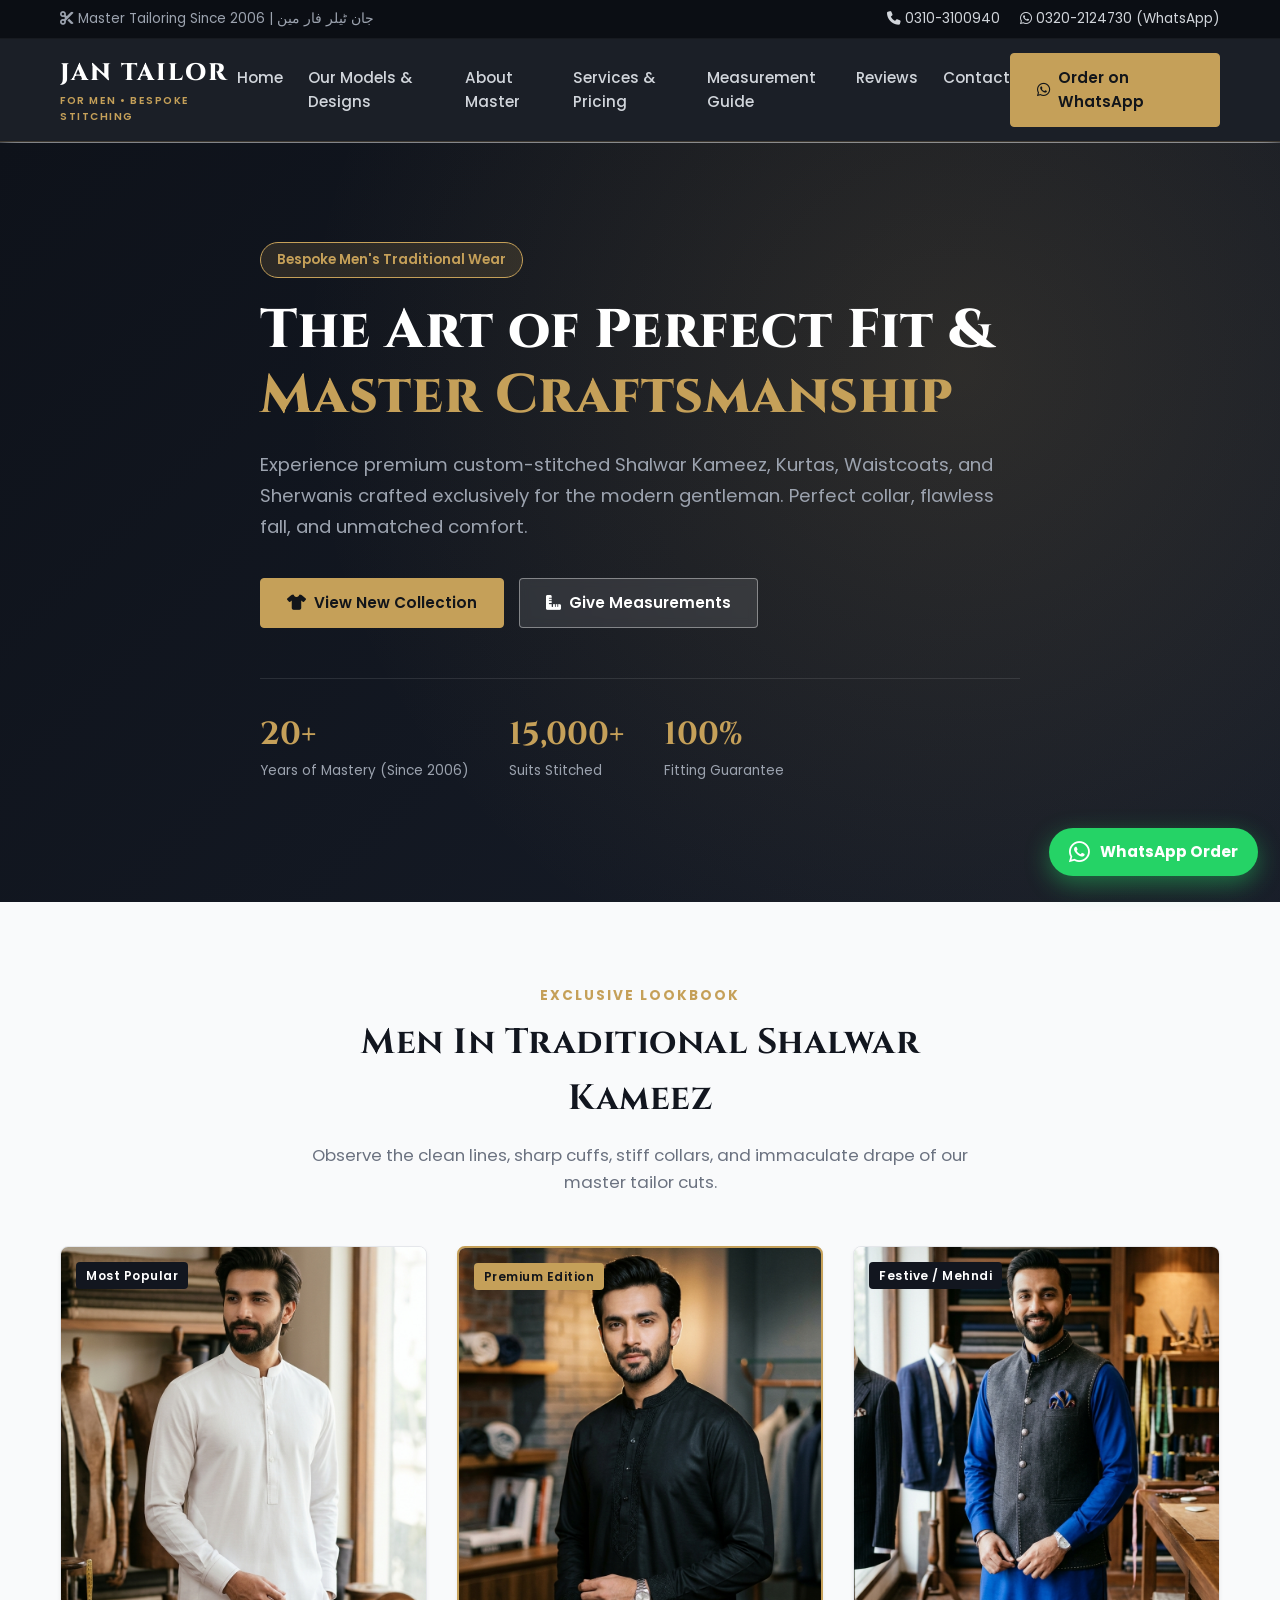
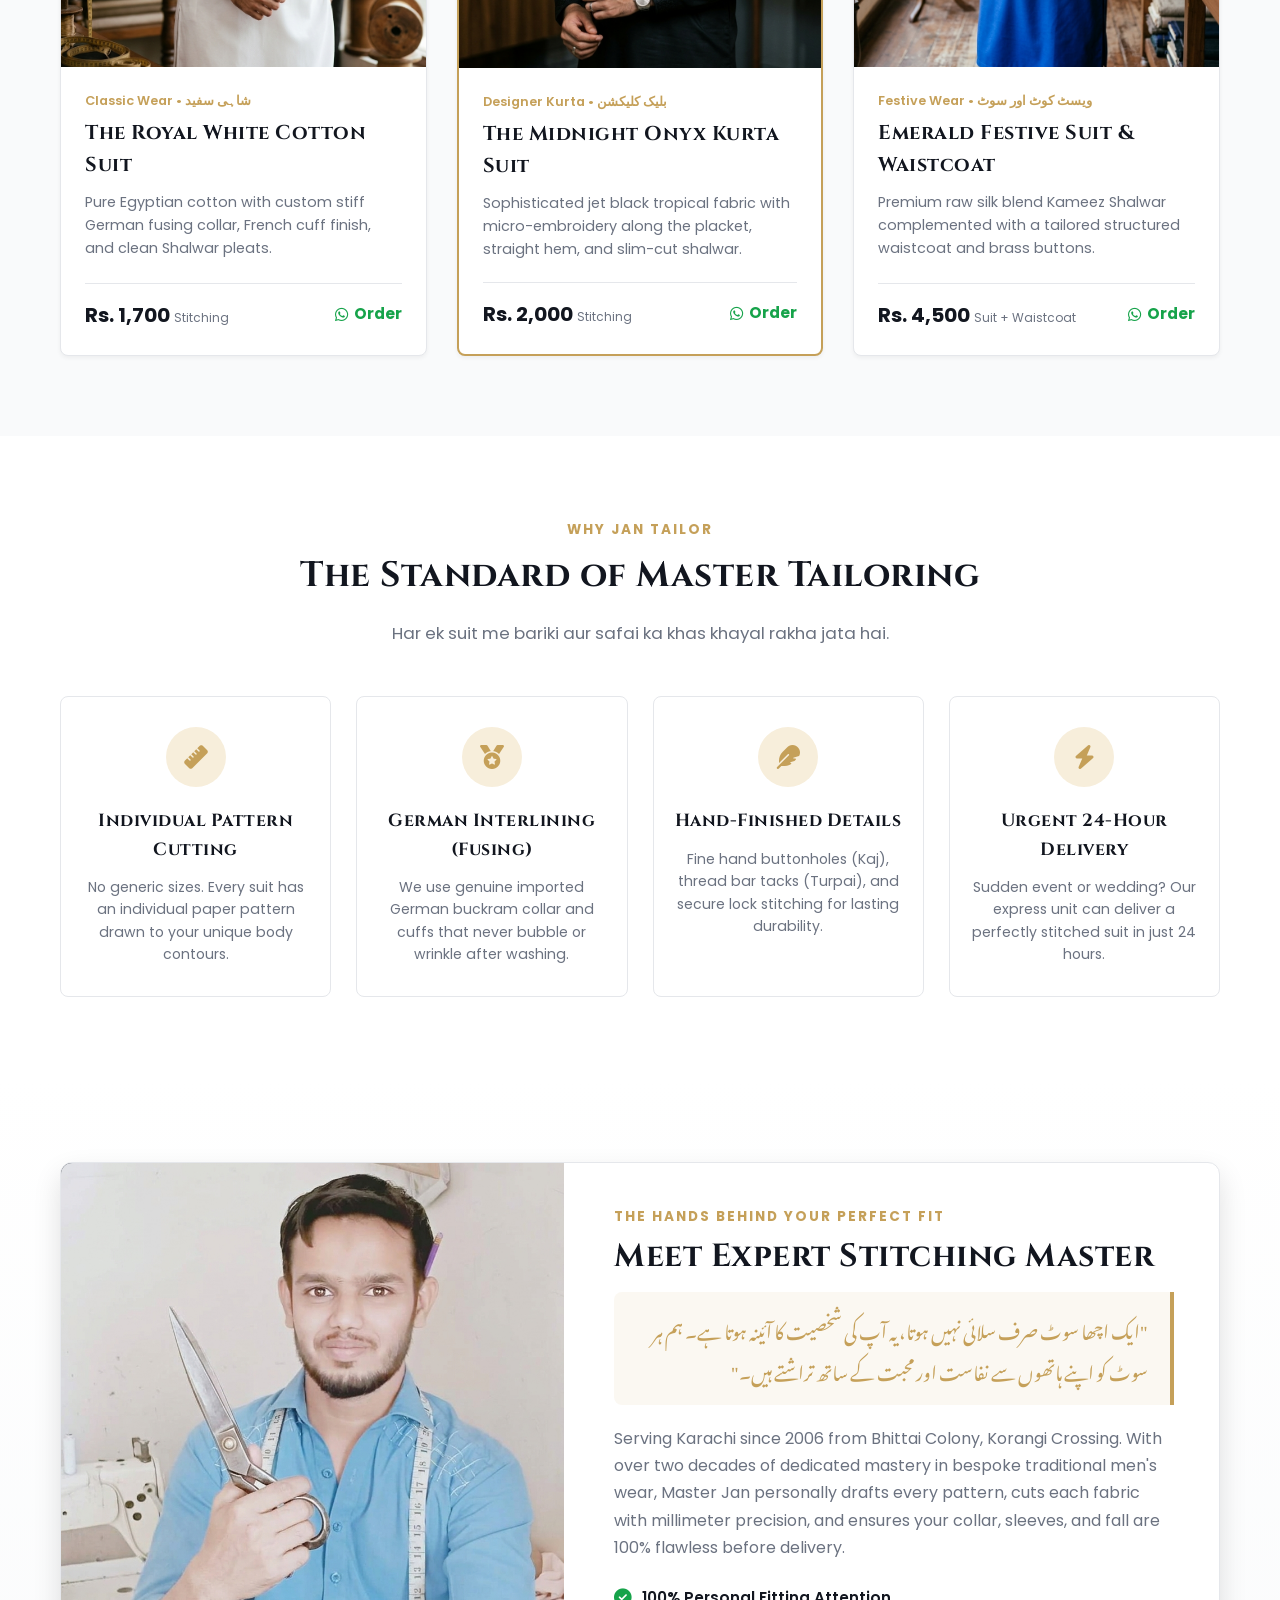
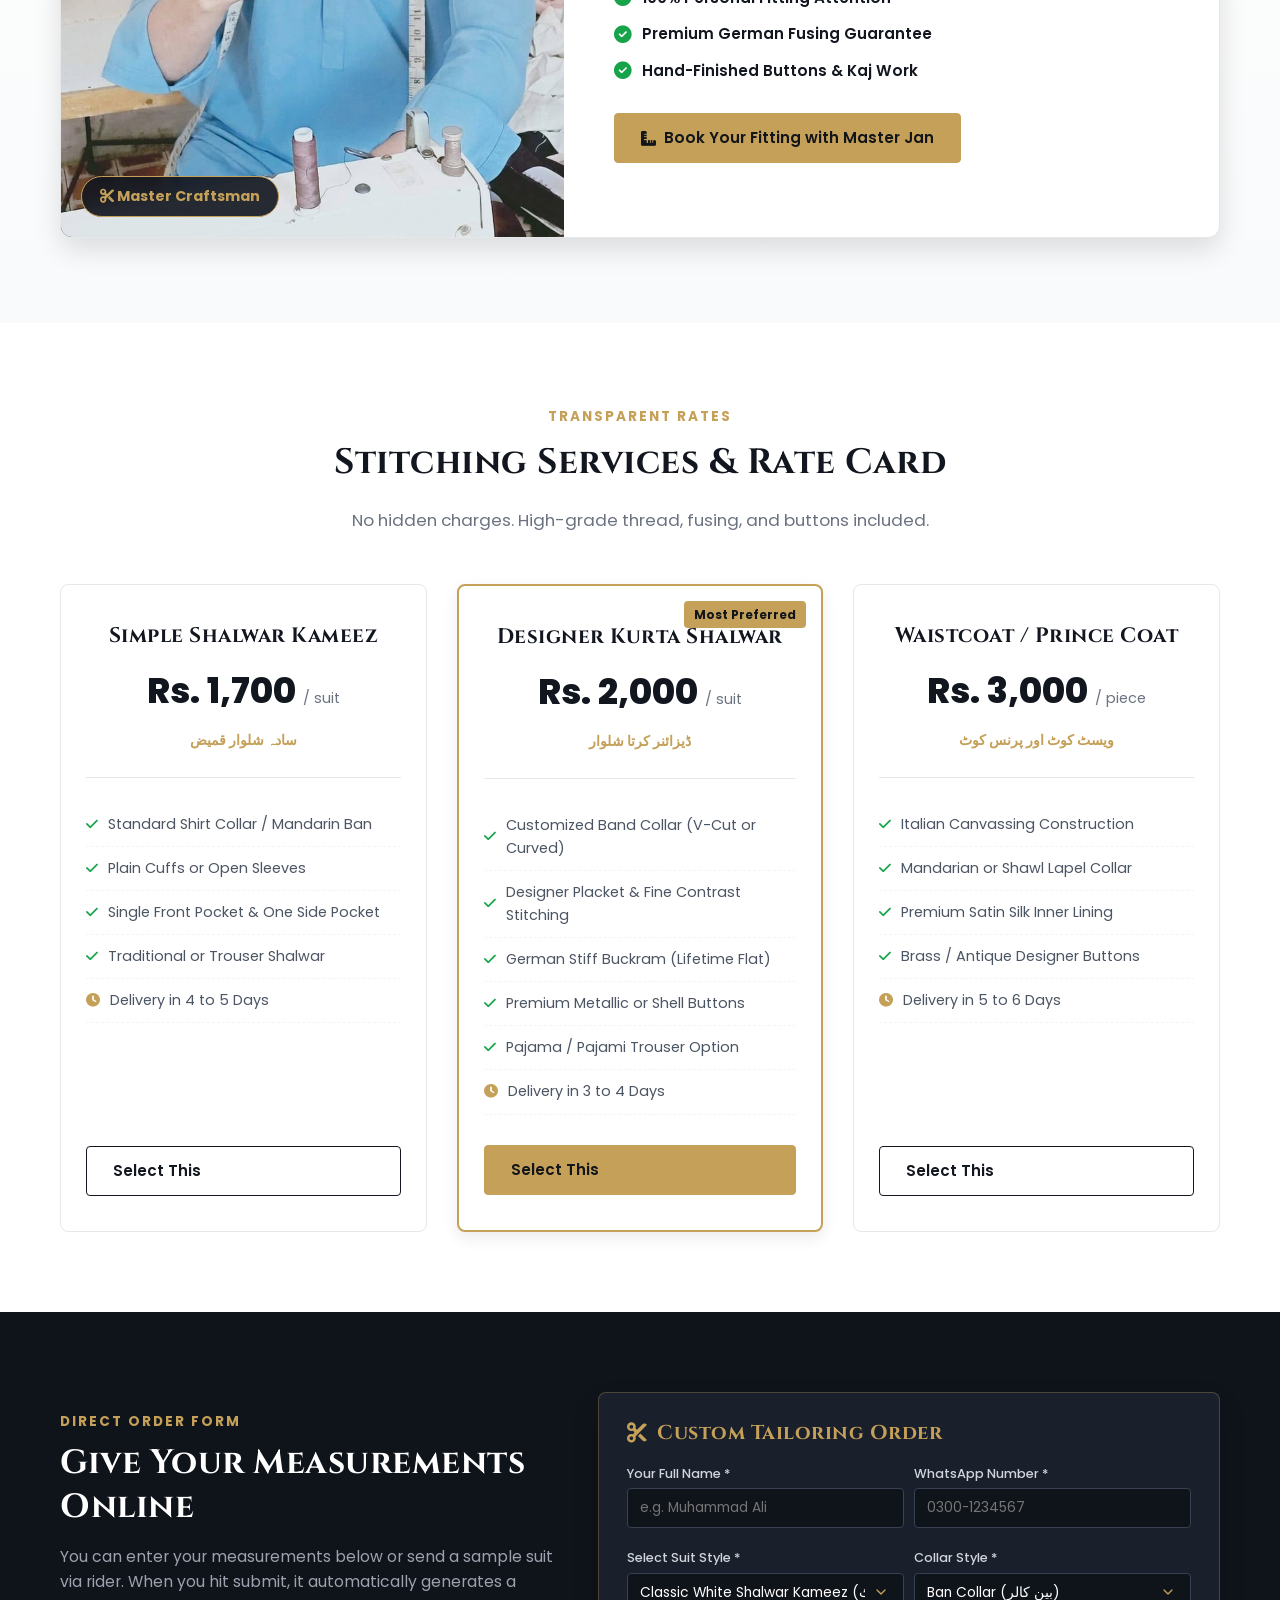
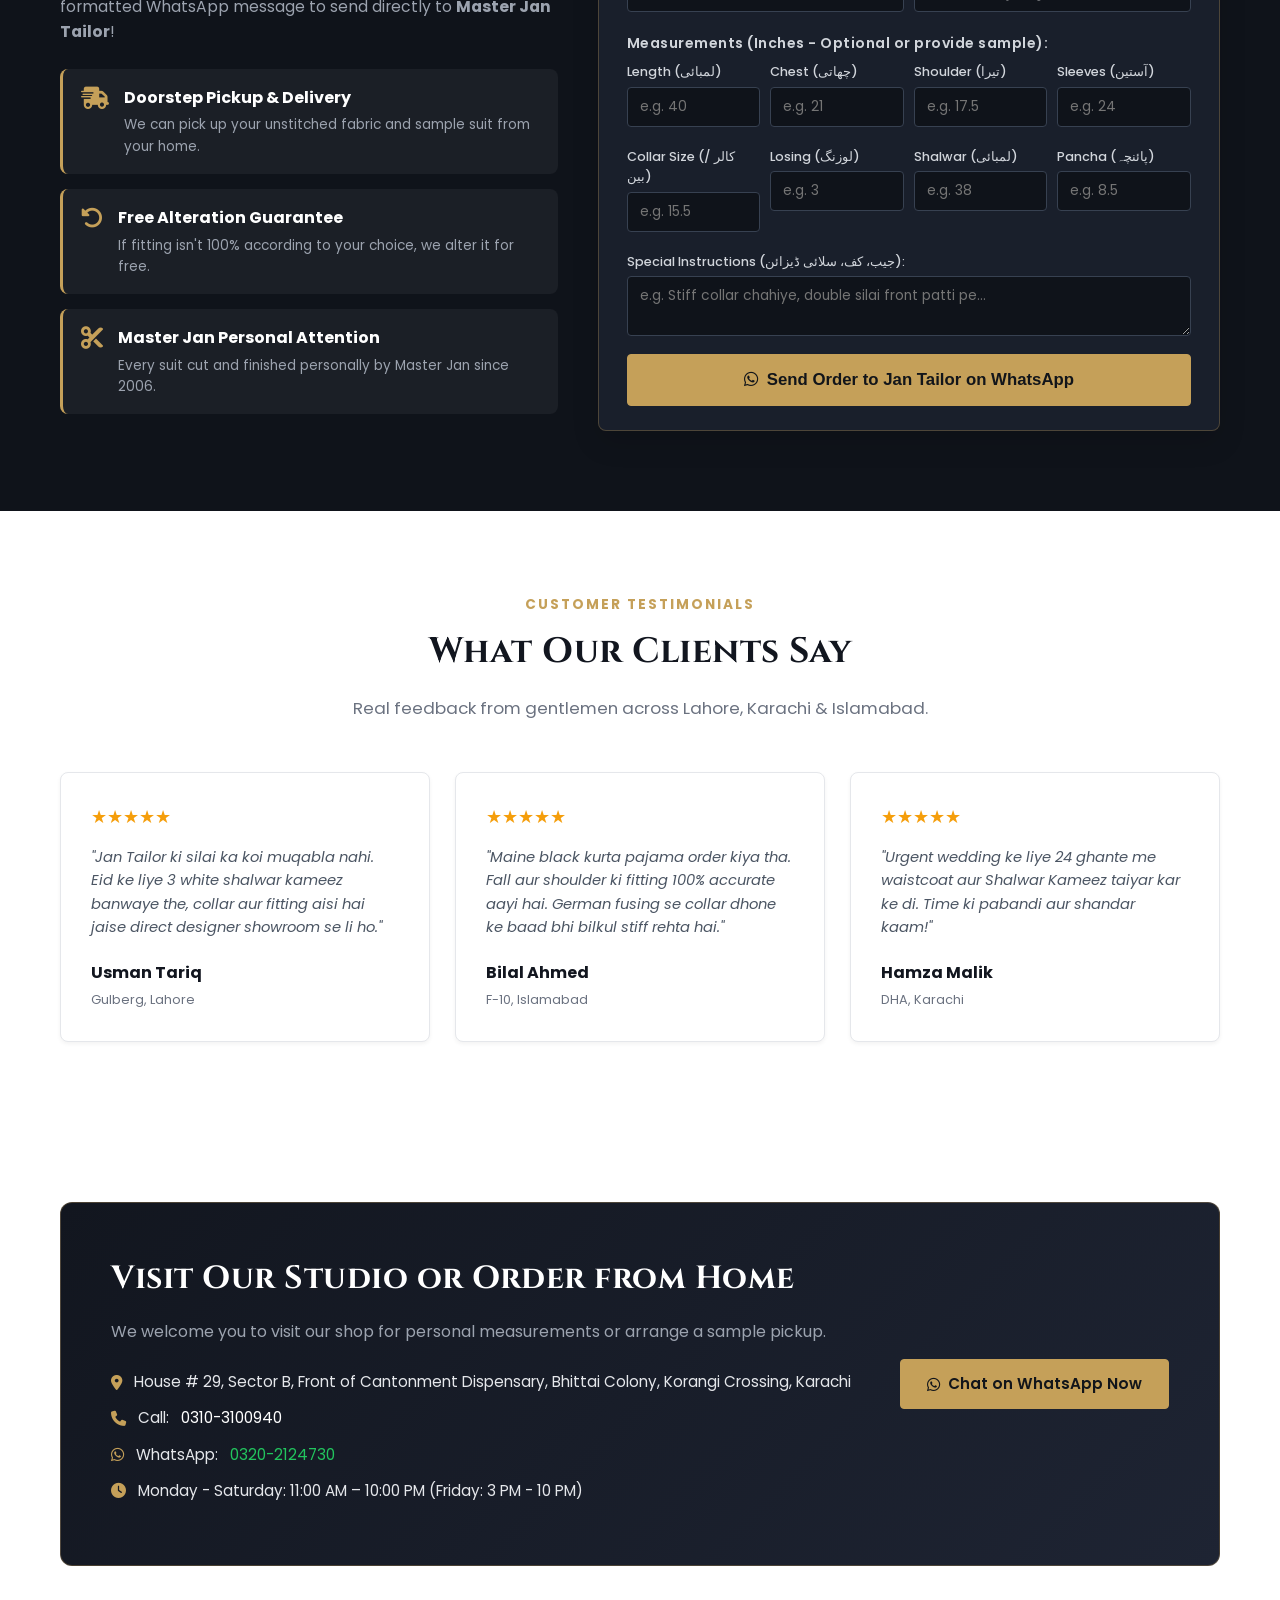
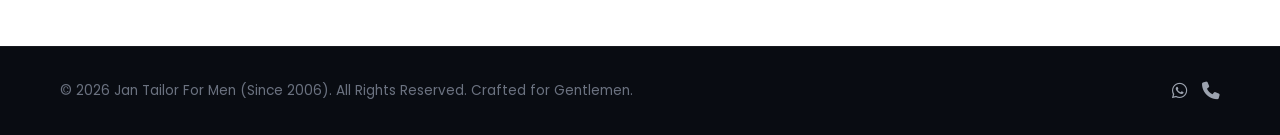
==== commit ebc166a6: "Enhance mobile responsiveness: layout scaling, 2-col inputs, touch modal, and floating WhatsApp" ====
--- a/index.html
+++ b/index.html
@@ -39,6 +39,9 @@
         <a href="#order" class="nav-link">Measurement Guide</a>
         <a href="#reviews" class="nav-link">Reviews</a>
         <a href="#contact" class="nav-link">Contact</a>
+        <a href="https://wa.me/923202124730" target="_blank" class="btn btn-primary mobile-menu-btn">
+          <i class="fa-brands fa-whatsapp"></i> Order on WhatsApp
+        </a>
       </nav>
 
       <a href="https://wa.me/923202124730" target="_blank" class="btn btn-primary nav-btn">
@@ -99,11 +102,11 @@
       <div class="models-grid">
         <!-- Model 1: Classic White Cotton Suit -->
         <div class="model-card">
-          <div class="model-image-wrap">
+          <div class="model-image-wrap" onclick="openModal('img-model1', 'The Royal White Cotton Suit', 'Handcrafted from fine Egyptian Giza cotton with crisp band collar, French cuffs, and precision stitching.')" title="Tap to preview">
             <img src="images/model1.jpg" alt="Young Man in Classic White Shalwar Kameez" class="model-img" id="img-model1">
             <span class="model-badge">Most Popular</span>
             <div class="model-overlay">
-              <button class="quick-view-btn" onclick="openModal('img-model1', 'The Royal White Cotton Suit', 'Handcrafted from fine Egyptian Giza cotton with crisp band collar, French cuffs, and precision stitching.')">
+              <button class="quick-view-btn">
                 <i class="fa-solid fa-expand"></i> View Detail
               </button>
             </div>
@@ -125,11 +128,11 @@
 
         <!-- Model 2: Charcoal Black / Navy Blue Designer Kurta Shalwar -->
         <div class="model-card featured">
-          <div class="model-image-wrap">
+          <div class="model-image-wrap" onclick="openModal('img-model2', 'The Midnight Onyx Kurta Suit', 'Deep charcoal black wash-and-wear fabric with subtle tonal silk embroidery on placket, slim-fit silhouette.')" title="Tap to preview">
             <img src="images/model2.jpg" alt="Young Man in Elegant Black Kurta Shalwar" class="model-img" id="img-model2">
             <span class="model-badge badge-gold">Premium Edition</span>
             <div class="model-overlay">
-              <button class="quick-view-btn" onclick="openModal('img-model2', 'The Midnight Onyx Kurta Suit', 'Deep charcoal black wash-and-wear fabric with subtle tonal silk embroidery on placket, slim-fit silhouette.')">
+              <button class="quick-view-btn">
                 <i class="fa-solid fa-expand"></i> View Detail
               </button>
             </div>
@@ -151,11 +154,11 @@
 
         <!-- Model 3: Festive Emerald Green / Royal Blue with Waistcoat -->
         <div class="model-card">
-          <div class="model-image-wrap">
+          <div class="model-image-wrap" onclick="openModal('img-model3', 'Royal Festive Suit with Waistcoat', 'Rich jewel-toned fabric paired with a tailored textured Prince-coat style waistcoat, brass crest buttons.')" title="Tap to preview">
             <img src="images/model3.jpg" alt="Man in Royal Green Shalwar Kameez with Waistcoat" class="model-img" id="img-model3">
             <span class="model-badge">Festive / Mehndi</span>
             <div class="model-overlay">
-              <button class="quick-view-btn" onclick="openModal('img-model3', 'Royal Festive Suit with Waistcoat', 'Rich jewel-toned fabric paired with a tailored textured Prince-coat style waistcoat, brass crest buttons.')">
+              <button class="quick-view-btn">
                 <i class="fa-solid fa-expand"></i> View Detail
               </button>
             </div>
@@ -522,6 +525,12 @@
     </div>
   </footer>
 
+  <!-- Floating WhatsApp Action Button for Mobile & Desktop -->
+  <a href="https://wa.me/923202124730" class="floating-whatsapp" target="_blank" aria-label="Order on WhatsApp">
+    <i class="fa-brands fa-whatsapp"></i>
+    <span>WhatsApp Order</span>
+  </a>
+
   <script src="script.js"></script>
 </body>
 </html>
--- a/style.css
+++ b/style.css
@@ -32,11 +32,17 @@
   scroll-behavior: smooth;
 }
 
+html, body {
+  overflow-x: hidden;
+  max-width: 100%;
+}
+
 body {
   font-family: var(--font-body);
   color: var(--text-dark);
   background-color: var(--bg-white);
   line-height: 1.6;
+  position: relative;
 }
 
 .container {
@@ -239,6 +245,41 @@
   color: #ffffff;
   font-size: 1.5rem;
   cursor: pointer;
+  transition: var(--transition);
+}
+
+.mobile-menu-btn {
+  display: none;
+}
+
+/* Floating WhatsApp Button */
+.floating-whatsapp {
+  position: fixed;
+  bottom: 24px;
+  right: 22px;
+  z-index: 9999;
+  background-color: #25d366;
+  color: #ffffff;
+  padding: 12px 20px;
+  border-radius: 50px;
+  display: flex;
+  align-items: center;
+  gap: 10px;
+  text-decoration: none;
+  box-shadow: 0 8px 24px rgba(37, 211, 102, 0.45);
+  font-weight: 700;
+  font-size: 0.95rem;
+  transition: transform 0.3s ease, box-shadow 0.3s ease;
+}
+
+.floating-whatsapp i {
+  font-size: 1.5rem;
+}
+
+.floating-whatsapp:hover {
+  transform: translateY(-4px) scale(1.03);
+  box-shadow: 0 12px 30px rgba(37, 211, 102, 0.6);
+  color: #ffffff;
 }
 
 /* Hero Section */
@@ -531,6 +572,111 @@
   color: var(--text-muted);
   font-size: 0.88rem;
   line-height: 1.6;
+}
+
+/* ===================================================
+   MEET MASTER TAILOR SECTION (BASE)
+   =================================================== */
+.master-section {
+  background: linear-gradient(180deg, var(--bg-white) 0%, var(--bg-light) 100%);
+  padding: 85px 0;
+}
+
+.master-card {
+  display: grid;
+  grid-template-columns: 0.9fr 1.1fr;
+  gap: 40px;
+  background: var(--bg-white);
+  border-radius: 12px;
+  overflow: hidden;
+  box-shadow: var(--shadow-lg);
+  border: 1px solid var(--border-color);
+  align-items: stretch;
+}
+
+.master-image-box {
+  position: relative;
+  height: 100%;
+  min-height: 480px;
+  background: #1a202c;
+  overflow: hidden;
+}
+
+.master-img {
+  width: 100%;
+  height: 100%;
+  object-fit: cover;
+  object-position: center 15%;
+  display: block;
+}
+
+.master-badge {
+  position: absolute;
+  bottom: 20px;
+  left: 20px;
+  background: rgba(18, 22, 31, 0.9);
+  color: var(--gold);
+  border: 1px solid var(--gold);
+  padding: 8px 18px;
+  border-radius: 30px;
+  font-size: 0.9rem;
+  font-weight: 700;
+  backdrop-filter: blur(8px);
+}
+
+.master-content {
+  padding: 40px 45px 40px 10px;
+}
+
+.master-title {
+  font-size: 2rem;
+  color: var(--primary-color);
+  margin-bottom: 15px;
+  line-height: 1.3;
+}
+
+.master-quote {
+  font-family: 'Noto Nastaliq Urdu', 'Urdu Typesetting', Tahoma, sans-serif;
+  font-size: 1.15rem;
+  font-style: normal;
+  direction: rtl;
+  text-align: right;
+  color: var(--gold);
+  background: rgba(197, 160, 89, 0.08);
+  padding: 16px 22px;
+  border-right: 4px solid var(--gold);
+  border-left: none;
+  border-radius: 8px 0 0 8px;
+  margin-bottom: 20px;
+  line-height: 2.2;
+}
+
+.master-bio {
+  color: var(--text-muted);
+  font-size: 1rem;
+  margin-bottom: 25px;
+  line-height: 1.7;
+}
+
+.master-features-list {
+  display: flex;
+  flex-direction: column;
+  gap: 12px;
+  margin-bottom: 30px;
+}
+
+.master-features-list div {
+  display: flex;
+  align-items: center;
+  gap: 10px;
+  font-size: 0.95rem;
+  font-weight: 600;
+  color: var(--primary-color);
+}
+
+.master-features-list div i {
+  color: #16a34a;
+  font-size: 1.1rem;
 }
 
 /* Price Cards */
@@ -943,16 +1089,37 @@
   color: var(--gold);
 }
 
-/* Responsive */
+/* ===================================================
+   RESPONSIVE DESIGN & MOBILE OPTIMIZATIONS
+   =================================================== */
+
+/* Tablet & Smaller Laptops (<= 992px) */
 @media (max-width: 992px) {
+  .section {
+    padding: 60px 0;
+  }
   .models-grid, .price-cards-grid {
     grid-template-columns: repeat(2, 1fr);
+    gap: 25px;
   }
   .features-grid {
     grid-template-columns: repeat(2, 1fr);
+    gap: 20px;
+  }
+  .master-card {
+    grid-template-columns: 1fr;
+    gap: 0;
+  }
+  .master-image-box {
+    height: 380px;
+    min-height: unset;
+  }
+  .master-content {
+    padding: 35px 30px;
   }
   .order-wrapper {
     grid-template-columns: 1fr;
+    gap: 35px;
   }
   .form-row.four-col {
     grid-template-columns: repeat(2, 1fr);
@@ -967,14 +1134,69 @@
   }
 }
 
+/* Mobile Devices & Tablets (<= 768px) */
 @media (max-width: 768px) {
+  .section {
+    padding: 45px 0;
+  }
+  .section-header {
+    margin-bottom: 30px;
+  }
+  .section-title {
+    font-size: 1.65rem;
+    line-height: 1.3;
+  }
+  .section-subtitle {
+    font-size: 0.92rem;
+  }
+  .subheading {
+    font-size: 0.78rem;
+    letter-spacing: 1.5px;
+  }
+
+  /* Top Announcement Bar */
+  .top-bar {
+    padding: 6px 0;
+    font-size: 0.75rem;
+  }
   .top-bar-content {
     flex-direction: column;
-    gap: 8px;
+    gap: 5px;
     text-align: center;
   }
-  .hero-stats {
-    gap: 20px;
+  .top-contact {
+    display: flex;
+    flex-wrap: wrap;
+    justify-content: center;
+    gap: 12px;
+  }
+
+  /* Header & Navigation */
+  .header {
+    padding: 10px 0;
+  }
+  .logo-title {
+    font-size: 1.25rem;
+    letter-spacing: 1.5px;
+  }
+  .logo-subtitle {
+    font-size: 0.55rem;
+    letter-spacing: 1px;
+  }
+  .nav-btn {
+    display: none;
+  }
+  .mobile-toggle {
+    display: flex;
+    align-items: center;
+    justify-content: center;
+    width: 42px;
+    height: 42px;
+    border-radius: 6px;
+    background: rgba(255, 255, 255, 0.05);
+    border: 1px solid rgba(197, 160, 89, 0.4);
+    color: var(--gold);
+    font-size: 1.25rem;
   }
   .nav-menu {
     display: none;
@@ -984,155 +1206,364 @@
     right: 0;
     background-color: #12161f;
     flex-direction: column;
-    padding: 20px;
-    border-bottom: 1px solid var(--gold);
+    padding: 18px 20px;
+    border-bottom: 2px solid var(--gold);
+    box-shadow: 0 12px 30px rgba(0, 0, 0, 0.75);
+    gap: 10px;
   }
   .nav-menu.active {
     display: flex;
   }
-  .mobile-toggle {
-    display: block;
-  }
-  .nav-btn {
-    display: none;
+  .nav-menu .nav-link {
+    padding: 10px 14px;
+    border-radius: 6px;
+    font-size: 0.95rem;
+    border-bottom: 1px solid rgba(255, 255, 255, 0.05);
+  }
+  .nav-menu .nav-link:hover,
+  .nav-menu .nav-link.active {
+    background: rgba(197, 160, 89, 0.12);
+    color: var(--gold);
+  }
+  .mobile-menu-btn {
+    display: inline-flex;
+    margin-top: 8px;
+    width: 100%;
+    justify-content: center;
+    padding: 12px;
+  }
+
+  /* Hero Section */
+  .hero {
+    padding: 40px 0 50px 0;
+  }
+  .hero-badge {
+    font-size: 0.75rem;
+    padding: 4px 12px;
+    margin-bottom: 14px;
   }
   .hero-title {
-    font-size: 2.3rem;
-  }
-  .master-title {
-    font-size: 1.45rem;
-    white-space: normal;
-  }
-  .models-grid, .price-cards-grid, .reviews-grid {
+    font-size: clamp(1.75rem, 6.5vw, 2.2rem);
+    line-height: 1.25;
+    margin-bottom: 14px;
+  }
+  .hero-description {
+    font-size: 0.92rem;
+    line-height: 1.6;
+    margin-bottom: 24px;
+  }
+  .hero-actions {
+    flex-direction: column;
+    gap: 10px;
+    margin-bottom: 35px;
+    width: 100%;
+  }
+  .hero-actions .btn {
+    width: 100%;
+    justify-content: center;
+    padding: 13px 18px;
+  }
+  .hero-stats {
+    display: grid;
+    grid-template-columns: repeat(3, 1fr);
+    gap: 8px;
+    padding-top: 20px;
+    text-align: center;
+  }
+  .stat-item {
+    align-items: center;
+  }
+  .stat-num {
+    font-size: 1.5rem;
+  }
+  .stat-label {
+    font-size: 0.72rem;
+    line-height: 1.3;
+  }
+
+  /* Models Lookbook */
+  .models-grid {
     grid-template-columns: 1fr;
-  }
+    gap: 22px;
+    max-width: 420px;
+    margin: 0 auto;
+  }
+  .model-image-wrap {
+    height: 350px;
+    cursor: pointer;
+  }
+  .model-overlay {
+    opacity: 1;
+    background: transparent;
+    pointer-events: none;
+    align-items: flex-end;
+    justify-content: flex-end;
+    padding: 12px;
+  }
+  .quick-view-btn {
+    pointer-events: auto;
+    font-size: 0.78rem;
+    padding: 6px 14px;
+    background: rgba(18, 22, 31, 0.88);
+    color: var(--gold);
+    border: 1px solid var(--gold);
+    backdrop-filter: blur(4px);
+  }
+  .model-info {
+    padding: 18px;
+  }
+  .model-name {
+    font-size: 1.15rem;
+  }
+
+  /* Features Grid */
   .features-grid {
     grid-template-columns: 1fr;
-  }
-  .form-row, .form-row.three-col, .form-row.four-col {
+    gap: 14px;
+  }
+  .feature-box {
+    padding: 22px 16px;
+  }
+  .feature-icon {
+    width: 50px;
+    height: 50px;
+    font-size: 1.25rem;
+    margin-bottom: 12px;
+  }
+
+  /* Master Section */
+  .master-section {
+    padding: 48px 0;
+  }
+  .master-image-box {
+    height: 290px;
+    min-height: unset;
+  }
+  .master-img {
+    object-position: center 20%;
+  }
+  .master-content {
+    padding: 24px 18px;
+  }
+  .master-title {
+    font-size: 1.4rem;
+    white-space: normal;
+    line-height: 1.35;
+    margin-bottom: 12px;
+  }
+  .master-quote {
+    font-size: 0.98rem;
+    line-height: 2.1;
+    padding: 12px 16px;
+    margin-bottom: 16px;
+  }
+  .master-bio {
+    font-size: 0.9rem;
+    line-height: 1.6;
+    margin-bottom: 20px;
+  }
+  .master-features-list {
+    gap: 10px;
+    margin-bottom: 22px;
+  }
+  .master-features-list div {
+    font-size: 0.88rem;
+  }
+  .master-content .btn {
+    width: 100%;
+    justify-content: center;
+  }
+
+  /* Pricing Cards */
+  .price-cards-grid {
     grid-template-columns: 1fr;
-  }
+    gap: 20px;
+    max-width: 420px;
+    margin: 0 auto;
+  }
+  .price-card {
+    padding: 25px 20px;
+  }
+  .price-header .price {
+    font-size: 1.9rem;
+  }
+
+  /* Order & Measurement Form */
+  .order-section {
+    padding: 45px 0;
+  }
+  .order-info-col h2 {
+    font-size: 1.55rem;
+    line-height: 1.3;
+  }
+  .order-info-col p {
+    font-size: 0.9rem;
+    margin-bottom: 18px;
+  }
+  .highlight-item {
+    padding: 12px 14px;
+    gap: 12px;
+  }
+  .highlight-item i {
+    font-size: 1.15rem;
+  }
+  .highlight-item h5 {
+    font-size: 0.92rem;
+  }
+  .highlight-item p {
+    font-size: 0.8rem;
+  }
+
+  .tailor-form {
+    padding: 20px 16px;
+  }
+  .tailor-form h3 {
+    font-size: 1.15rem;
+    margin-bottom: 12px;
+  }
+  .form-subheading {
+    font-size: 0.82rem;
+    margin: 12px 0 8px 0;
+  }
+  .form-row {
+    grid-template-columns: 1fr;
+    gap: 8px;
+    margin-bottom: 8px;
+  }
+  /* Keep measurement inputs in a clean 2-column layout */
+  .form-row.four-col {
+    grid-template-columns: repeat(2, 1fr) !important;
+    gap: 8px;
+    margin-bottom: 8px;
+  }
+  .form-group {
+    margin-bottom: 8px;
+  }
+  .form-group label {
+    font-size: 0.76rem;
+    margin-bottom: 3px;
+  }
+  /* 16px prevents iOS Safari & Chrome from auto-zooming */
+  .form-group input, 
+  .form-group select, 
+  .form-group textarea {
+    font-size: 16px !important;
+    padding: 9px 11px;
+  }
+  .btn-block {
+    font-size: 0.95rem;
+    padding: 13px 12px;
+    margin-top: 6px;
+  }
+
+  /* Reviews */
+  .reviews-grid {
+    grid-template-columns: 1fr;
+    gap: 16px;
+  }
+  .review-card {
+    padding: 20px 16px;
+  }
+  .review-text {
+    font-size: 0.88rem;
+  }
+
+  /* Contact */
+  .contact-card {
+    padding: 26px 16px;
+    border-radius: 10px;
+    gap: 20px;
+  }
+  .contact-details h2 {
+    font-size: 1.45rem;
+    line-height: 1.3;
+  }
+  .contact-details p {
+    font-size: 0.88rem;
+  }
+  .contact-list {
+    margin: 16px 0;
+  }
+  .contact-list li {
+    font-size: 0.85rem;
+    align-items: flex-start;
+    justify-content: flex-start;
+    text-align: left;
+    gap: 10px;
+    margin-bottom: 10px;
+  }
+  .contact-cta {
+    width: 100%;
+  }
+  .contact-cta .btn {
+    width: 100%;
+    justify-content: center;
+    padding: 13px;
+  }
+
+  /* Modal */
+  .image-modal {
+    padding: 12px;
+  }
+  .modal-box {
+    padding: 20px 14px;
+    max-height: 90vh;
+    overflow-y: auto;
+  }
+  .modal-box img {
+    max-height: 280px;
+    margin-bottom: 12px;
+  }
+  .modal-box h3 {
+    font-size: 1.15rem;
+  }
+  .modal-box p {
+    font-size: 0.85rem;
+  }
+
+  /* Footer */
   .footer-content {
     flex-direction: column;
-    gap: 15px;
+    gap: 12px;
     text-align: center;
-  }
-}
-
-
-/* ===================================================
-   MEET MASTER TAILOR SECTION
-   =================================================== */
-.master-section {
-  background: linear-gradient(180deg, var(--bg-white) 0%, var(--bg-light) 100%);
-  padding: 90px 0;
-}
-
-.master-card {
-  display: grid;
-  grid-template-columns: 0.9fr 1.1fr;
-  gap: 40px;
-  background: var(--bg-white);
-  border-radius: 12px;
-  overflow: hidden;
-  box-shadow: var(--shadow-lg);
-  border: 1px solid var(--border-color);
-  align-items: stretch;
-}
-
-.master-image-box {
-  position: relative;
-  height: 100%;
-  min-height: 480px;
-  background: #1a202c;
-  overflow: hidden;
-}
-
-.master-img {
-  width: 100%;
-  height: 100%;
-  object-fit: cover;
-  object-position: center 15%;
-  display: block;
-}
-
-.master-badge {
-  position: absolute;
-  bottom: 20px;
-  left: 20px;
-  background: rgba(18, 22, 31, 0.9);
-  color: var(--gold);
-  border: 1px solid var(--gold);
-  padding: 8px 18px;
-  border-radius: 30px;
-  font-size: 0.9rem;
-  font-weight: 700;
-  backdrop-filter: blur(8px);
-}
-
-.master-content {
-  padding: 40px 45px 40px 10px;
-}
-
-.master-title {
-  font-size: 1.8rem;
-  color: var(--primary-color);
-  margin-bottom: 15px;
-  white-space: nowrap;
-}
-
-.master-quote {
-  font-family: 'Noto Nastaliq Urdu', 'Urdu Typesetting', Tahoma, sans-serif;
-  font-size: 1.15rem;
-  font-style: normal;
-  direction: rtl;
-  text-align: right;
-  color: var(--gold);
-  background: rgba(197, 160, 89, 0.08);
-  padding: 16px 22px;
-  border-right: 4px solid var(--gold);
-  border-left: none;
-  border-radius: 8px 0 0 8px;
-  margin-bottom: 20px;
-  line-height: 2.2;
-}
-
-.master-bio {
-  color: var(--text-muted);
-  font-size: 1rem;
-  margin-bottom: 25px;
-  line-height: 1.7;
-}
-
-.master-features-list {
-  display: flex;
-  flex-direction: column;
-  gap: 12px;
-  margin-bottom: 30px;
-}
-
-.master-features-list div {
-  display: flex;
-  align-items: center;
-  gap: 10px;
-  font-size: 0.95rem;
-  font-weight: 600;
-  color: var(--primary-color);
-}
-
-.master-features-list div i {
-  color: #16a34a;
-  font-size: 1.1rem;
-}
-
-@media (max-width: 992px) {
-  .master-card {
-    grid-template-columns: 1fr;
+    font-size: 0.78rem;
+  }
+}
+
+/* Small Smart Phones (<= 480px) */
+@media (max-width: 480px) {
+  .container {
+    padding: 0 14px;
+  }
+  .hero-title {
+    font-size: 1.7rem;
+  }
+  .hero-stats {
+    gap: 6px;
+  }
+  .stat-num {
+    font-size: 1.35rem;
+  }
+  .stat-label {
+    font-size: 0.68rem;
+  }
+  .model-image-wrap {
+    height: 320px;
   }
   .master-image-box {
-    min-height: 400px;
-  }
-  .master-content {
-    padding: 30px;
-  }
-}
+    height: 250px;
+  }
+  .master-quote {
+    font-size: 0.92rem;
+    padding: 10px 12px;
+  }
+  .floating-whatsapp {
+    bottom: 16px;
+    right: 14px;
+    padding: 10px 15px;
+    font-size: 0.82rem;
+  }
+  .floating-whatsapp i {
+    font-size: 1.25rem;
+  }
+}
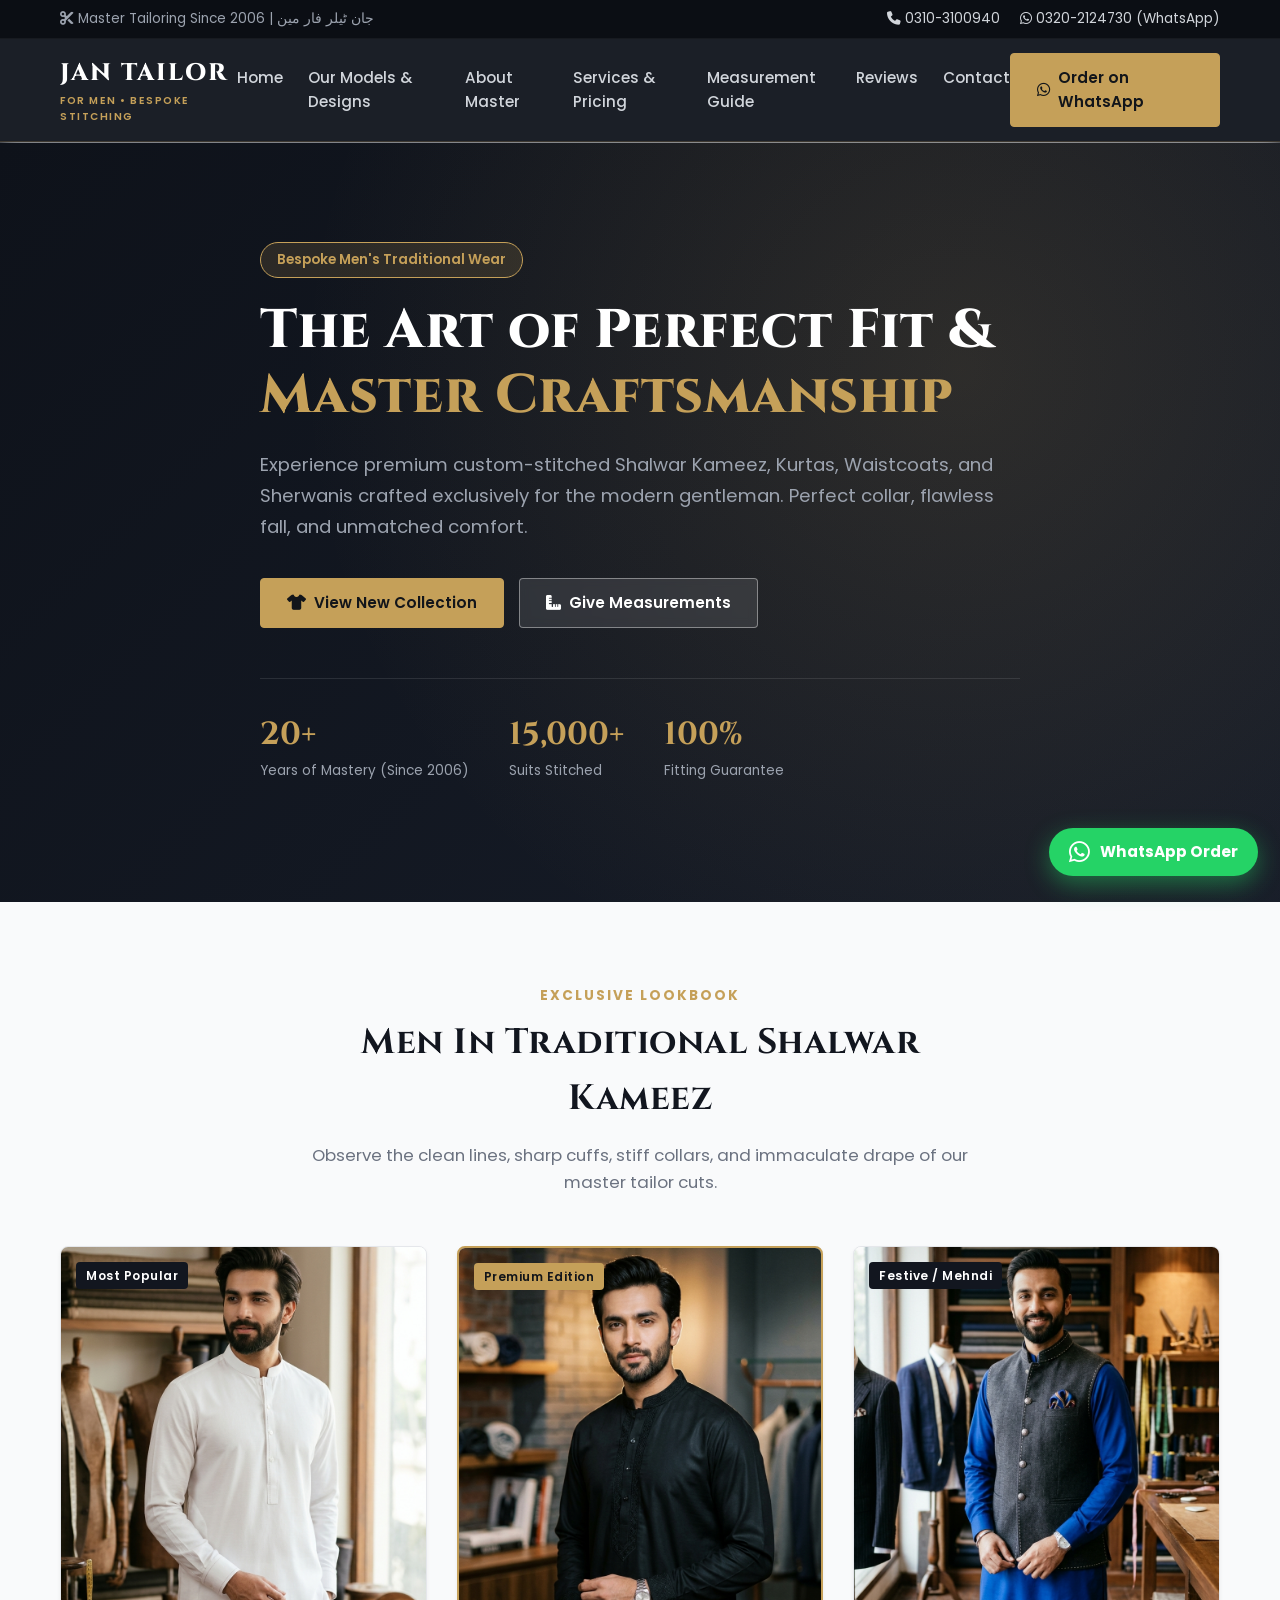
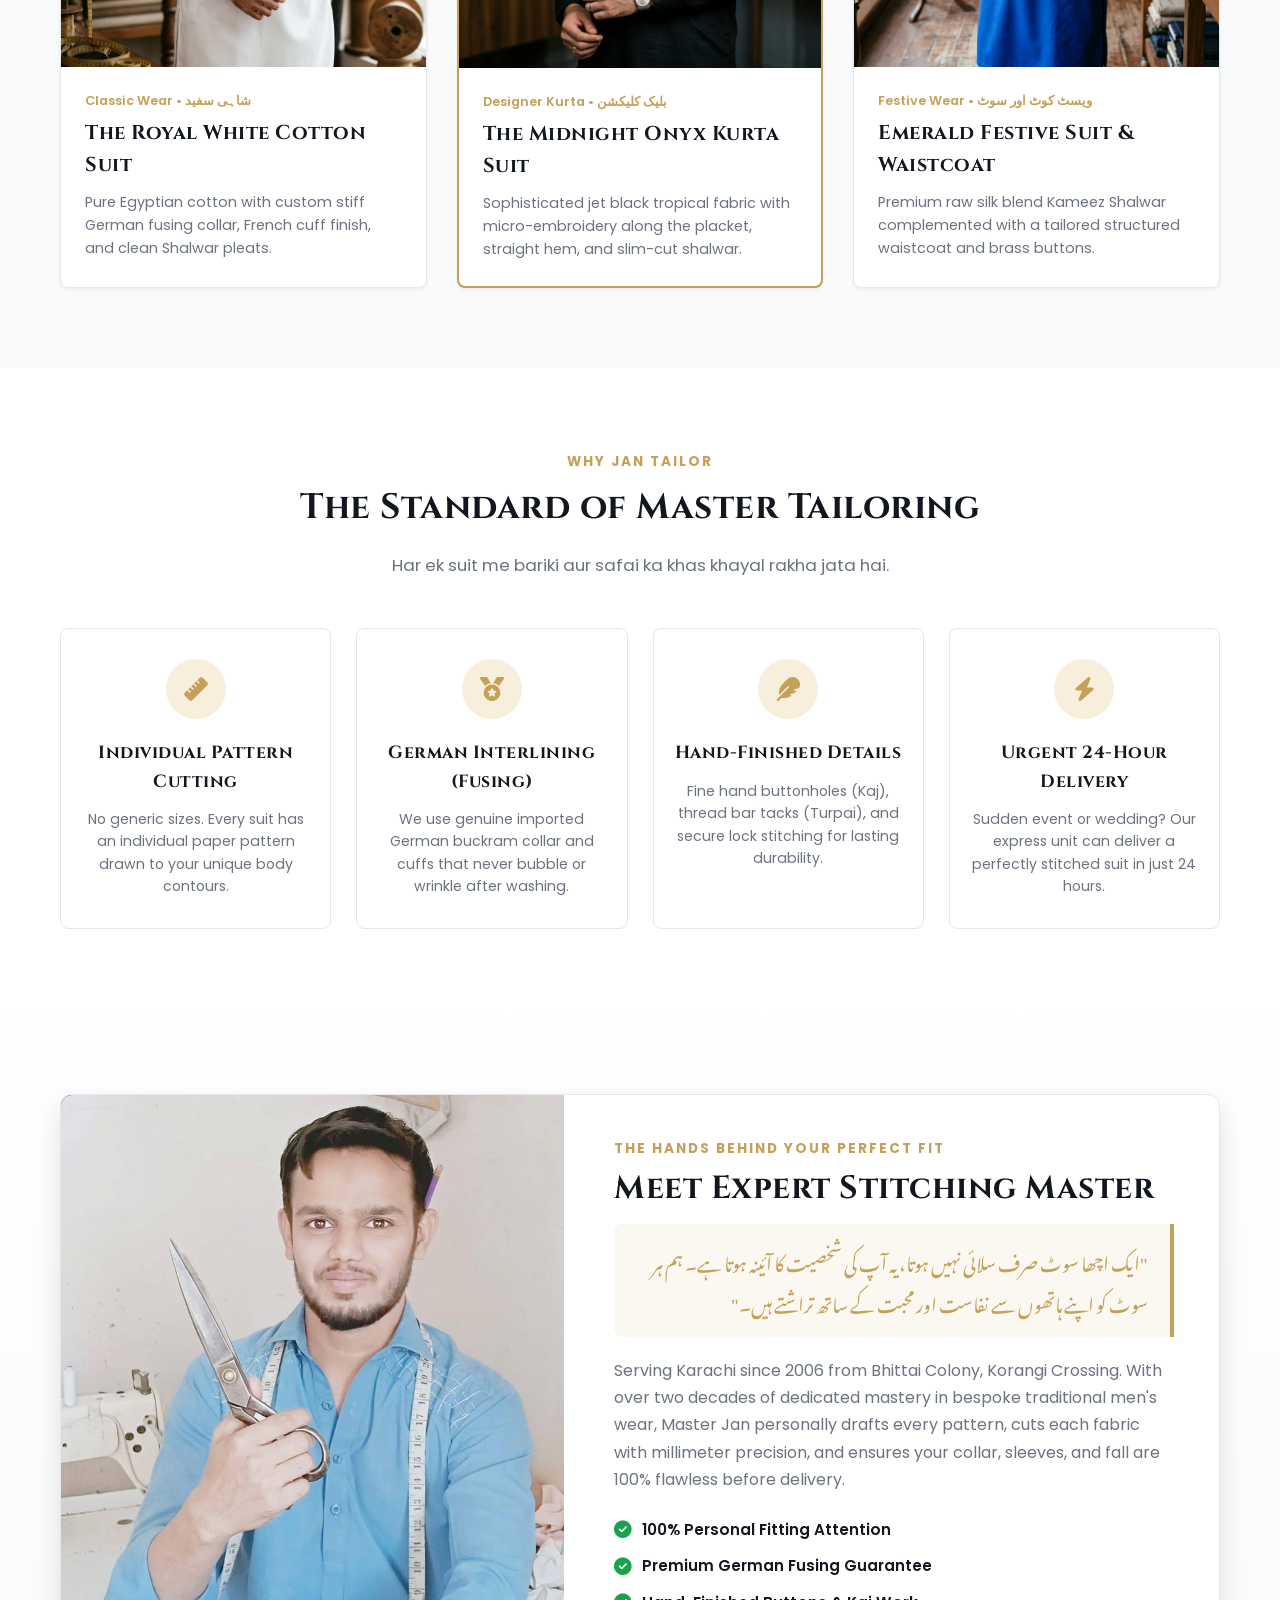
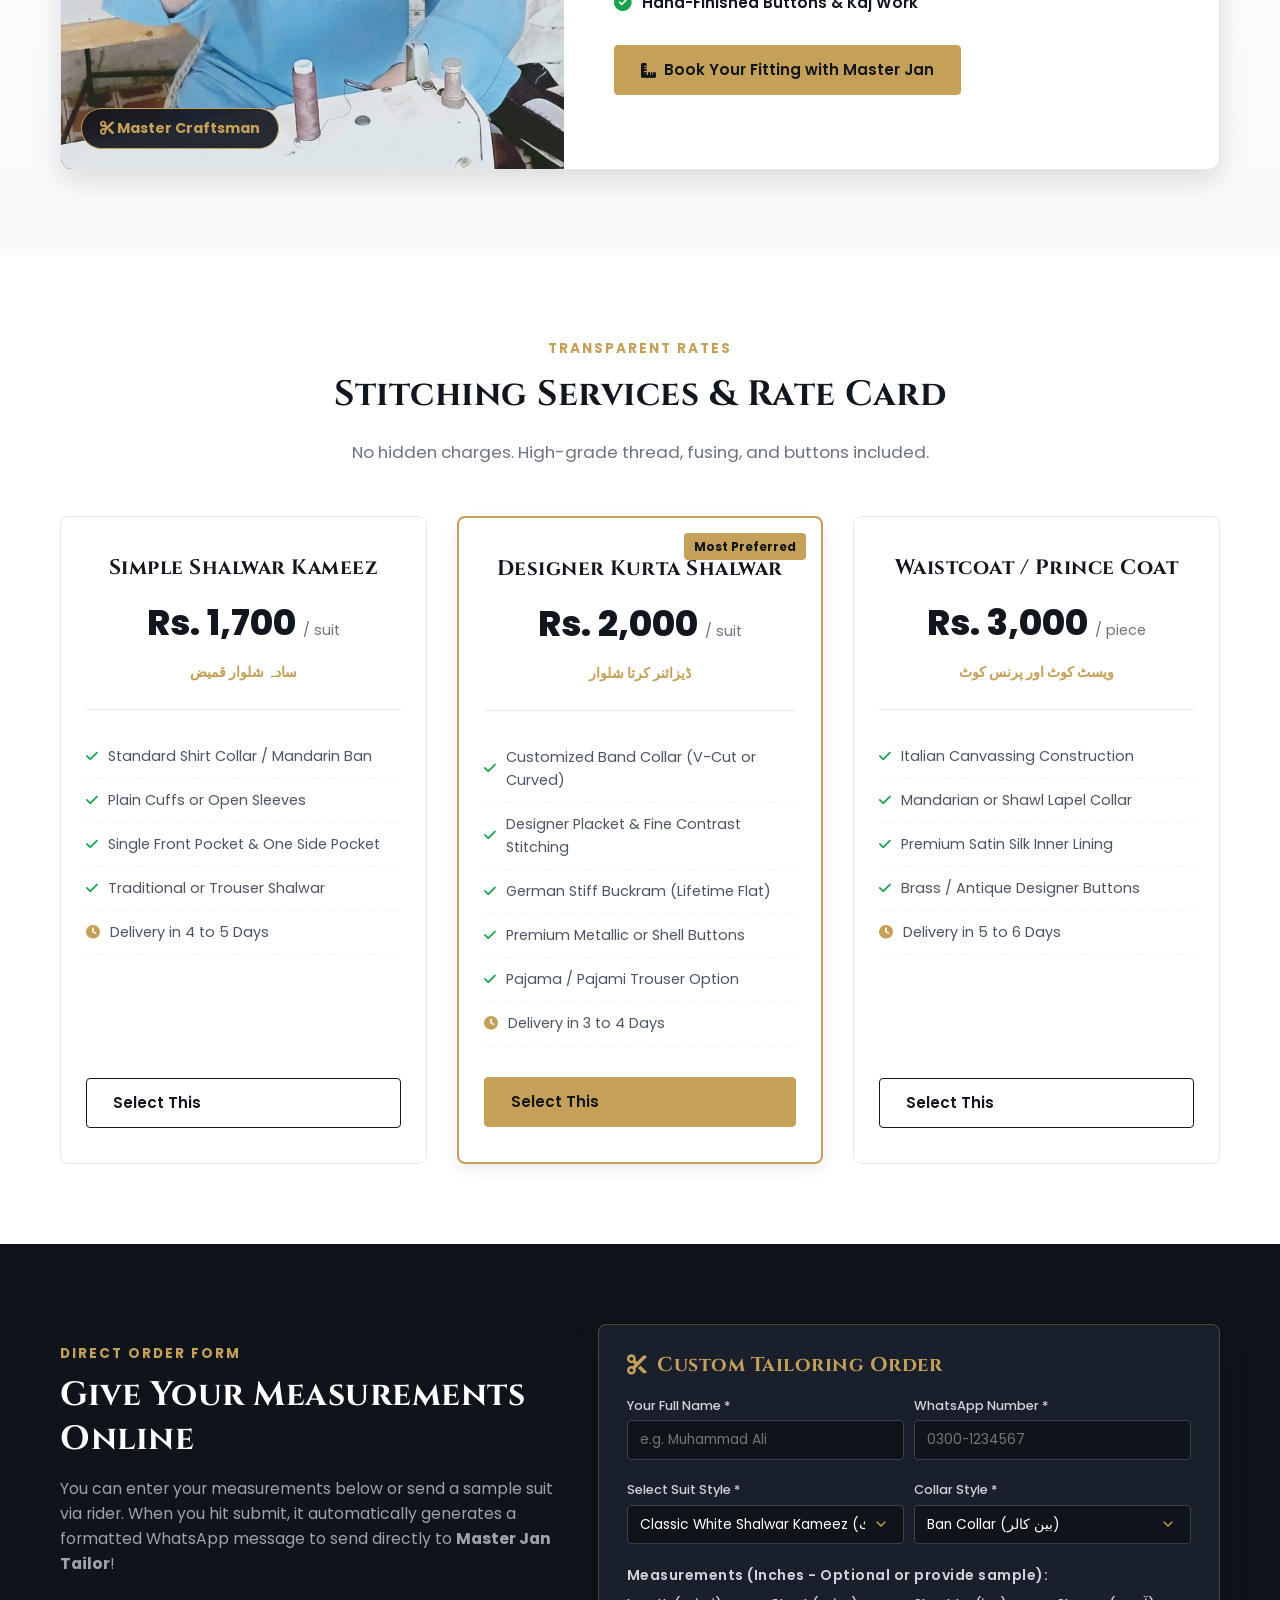
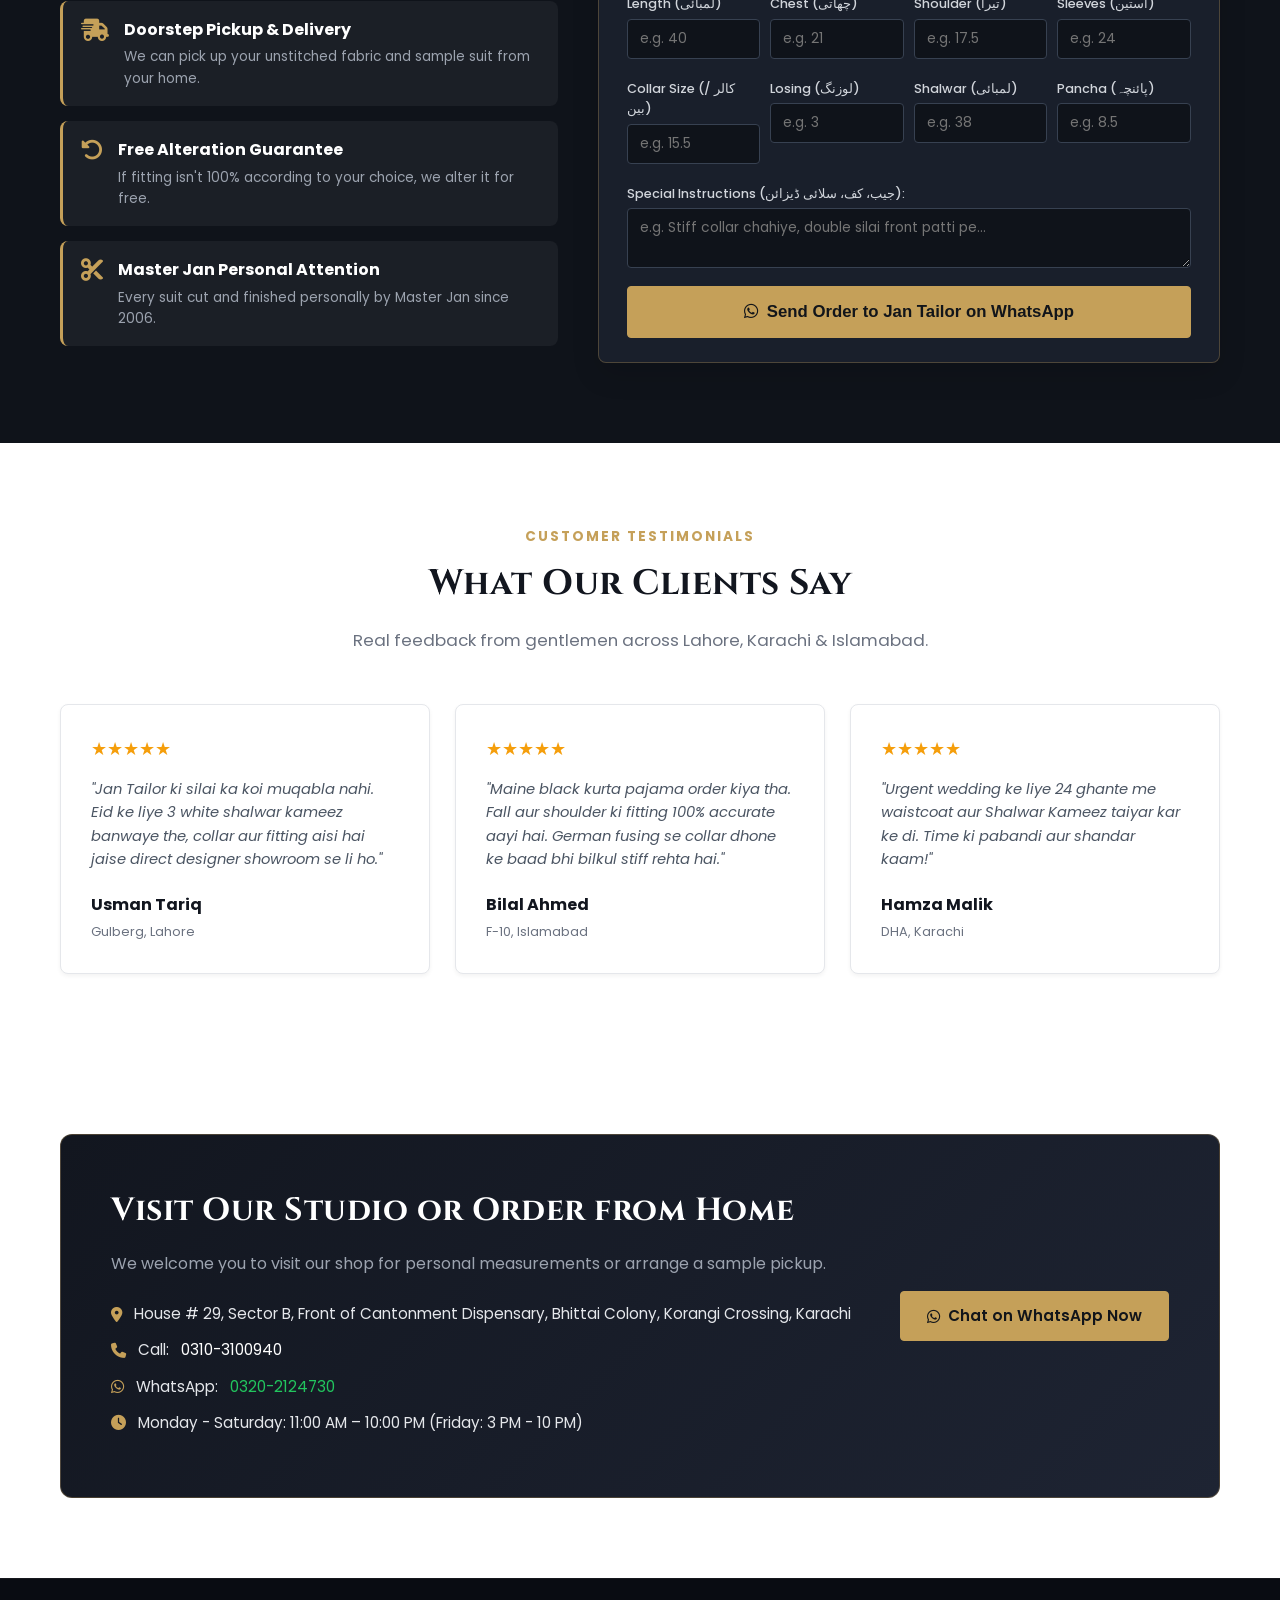
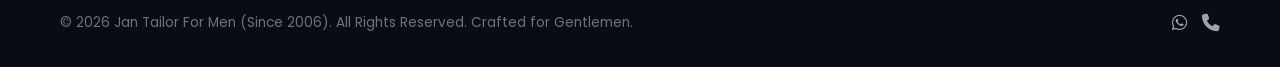
==== commit af98b0f1: "Remove price and WhatsApp order button from Lookbook models" ====
--- a/index.html
+++ b/index.html
@@ -117,12 +117,6 @@
             <p class="model-desc">
               Pure Egyptian cotton with custom stiff German fusing collar, French cuff finish, and clean Shalwar pleats.
             </p>
-            <div class="model-footer">
-              <span class="price-tag">Rs. 1,700 <small>Stitching</small></span>
-              <a href="https://wa.me/923202124730?text=Hi%20Jan%20Tailor,%20I%20want%20to%20order%20The%20Royal%20White%20Cotton%20Suit" class="order-link" target="_blank">
-                <i class="fa-brands fa-whatsapp"></i> Order
-              </a>
-            </div>
           </div>
         </div>
 
@@ -143,12 +137,6 @@
             <p class="model-desc">
               Sophisticated jet black tropical fabric with micro-embroidery along the placket, straight hem, and slim-cut shalwar.
             </p>
-            <div class="model-footer">
-              <span class="price-tag">Rs. 2,000 <small>Stitching</small></span>
-              <a href="https://wa.me/923202124730?text=Hi%20Jan%20Tailor,%20I%20want%20to%20order%20The%20Midnight%20Onyx%20Kurta%20Suit" class="order-link" target="_blank">
-                <i class="fa-brands fa-whatsapp"></i> Order
-              </a>
-            </div>
           </div>
         </div>
 
@@ -169,12 +157,6 @@
             <p class="model-desc">
               Premium raw silk blend Kameez Shalwar complemented with a tailored structured waistcoat and brass buttons.
             </p>
-            <div class="model-footer">
-              <span class="price-tag">Rs. 4,500 <small>Suit + Waistcoat</small></span>
-              <a href="https://wa.me/923202124730?text=Hi%20Jan%20Tailor,%20I%20want%20to%20order%20Emerald%20Festive%20Suit%20and%20Waistcoat" class="order-link" target="_blank">
-                <i class="fa-brands fa-whatsapp"></i> Order
-              </a>
-            </div>
           </div>
         </div>
       </div>
--- a/style.css
+++ b/style.css
@@ -487,7 +487,8 @@
 .model-desc {
   color: var(--text-muted);
   font-size: 0.9rem;
-  margin-bottom: 20px;
+  margin-bottom: 0;
+  line-height: 1.6;
   flex-grow: 1;
 }
 
